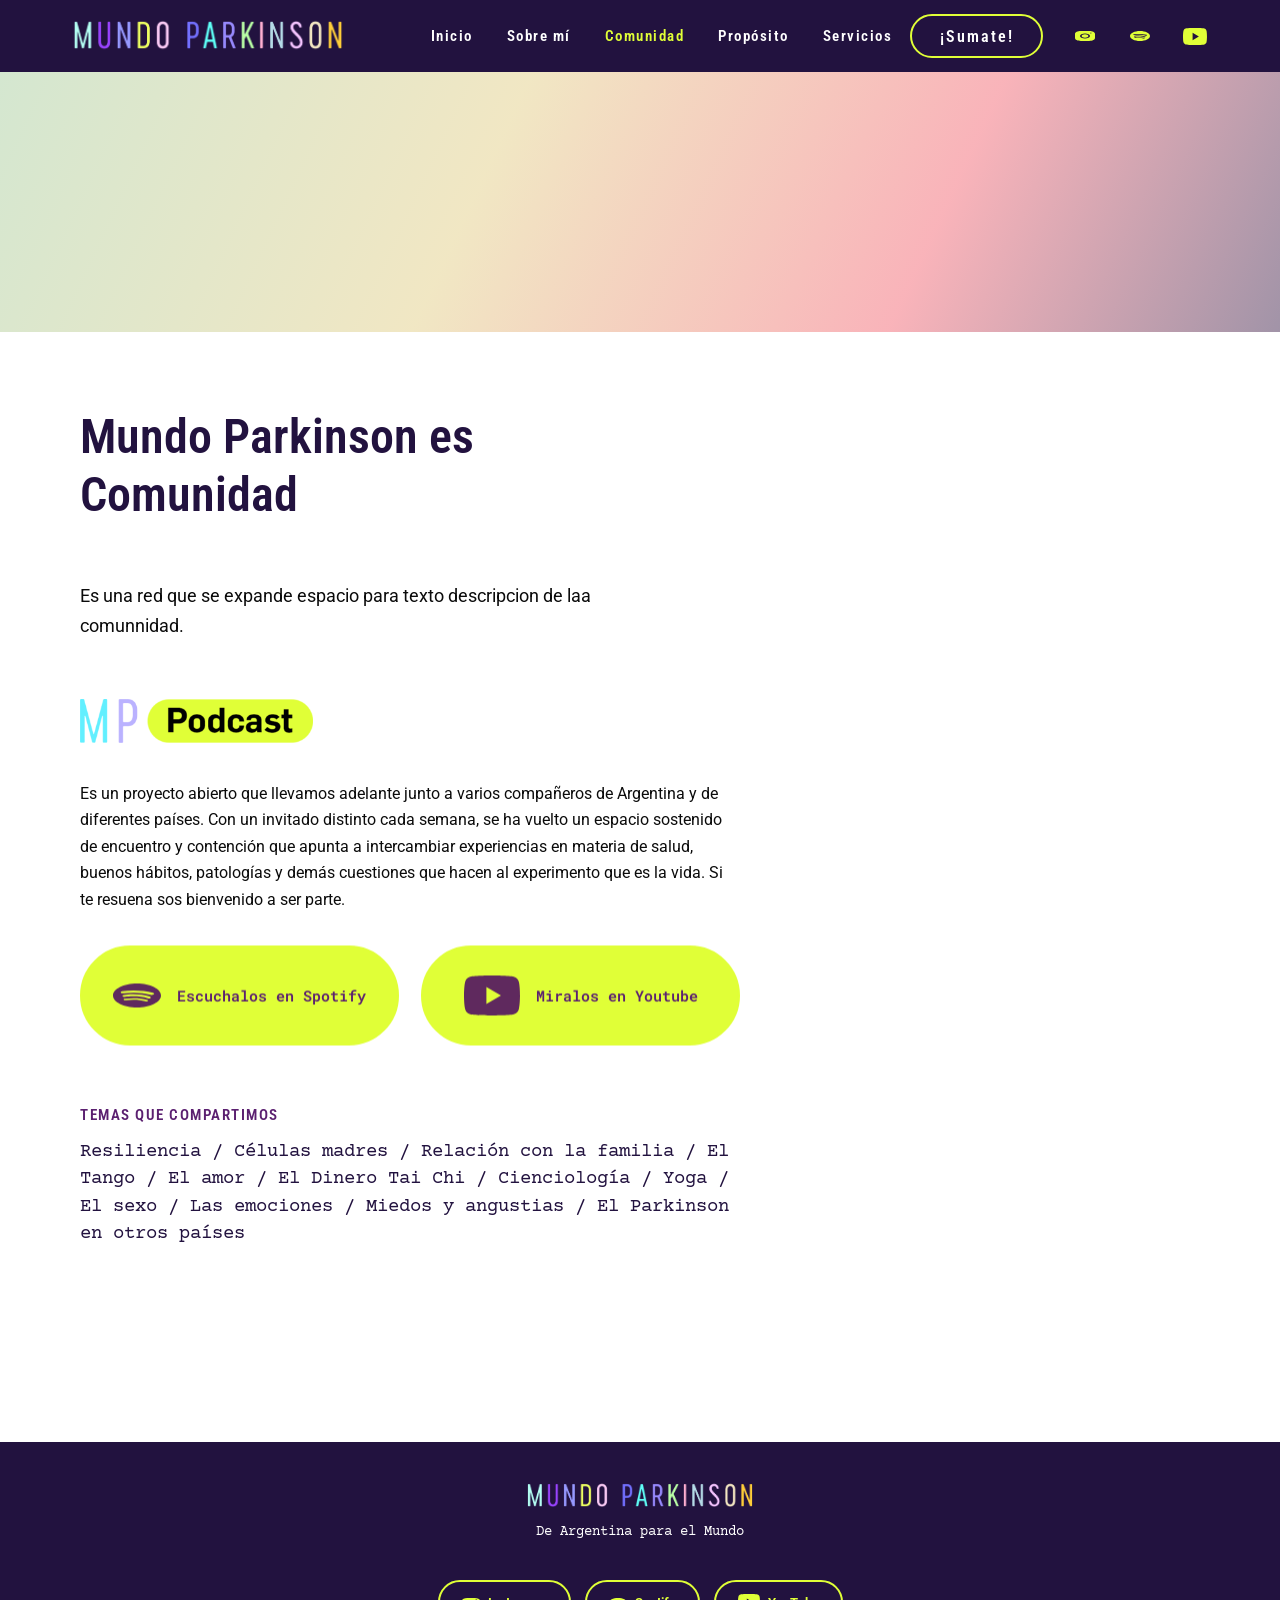
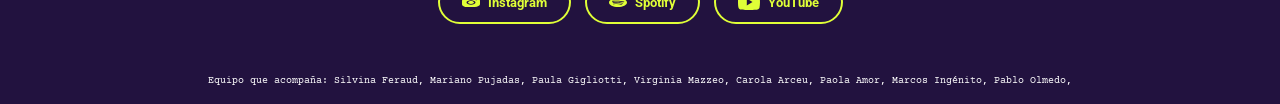
==== comunidad.html @ 139212d6 "ajuste favicon" ====
<!DOCTYPE html>
<html lang="es">
<head>
  <meta charset="UTF-8">
  <meta name="viewport" content="width=device-width, initial-scale=1.0">
  <meta name="theme-color" content="#22123F">
  <style>
    html,
    body {
      background: #22123F;
    }
  </style>
  <link rel="icon" href="assets/logos/favicon.png" type="image/png">

  <title>Comunidad | Mundo Parkinson</title>
  <meta
    name="description"
    content="Mundo Parkinson es comunidad: encuentros, entrevistas y conversaciones para compartir experiencias en salud, hábitos y vida."
  >

  <link rel="preconnect" href="https://fonts.googleapis.com">
  <link rel="preconnect" href="https://fonts.gstatic.com" crossorigin>

  <link
    href="https://fonts.googleapis.com/css2?family=Courier+Prime:wght@400;700&family=Reenie+Beanie&family=Roboto:wght@400;500;600;700&family=Roboto+Condensed:wght@400;500;600;700&family=Roboto+Mono:wght@400;500;600&display=swap"
    rel="stylesheet"
  >

  <link rel="stylesheet" href="css/styles.css">
</head>

<body>

  <header class="site-header">
    <div class="header-inner">

      <a class="brand" href="index.html" aria-label="Mundo Parkinson, inicio">
        <img
          src="assets/logos/logo-mundo-parkinson.png"
          alt="Mundo Parkinson"
        >
      </a>

      <nav class="desktop-nav" aria-label="Navegación principal">
        <a href="index.html">Inicio</a>
        <a href="sobre-mi.html">Sobre mí</a>
        <a class="active" href="comunidad.html">Comunidad</a>
        <a href="proposito.html">Propósito</a>
        <a href="servicios.html">Servicios</a>
      </nav>

      <div class="header-actions">
        <a
          class="button button-header"
          href="https://wa.me/5491126805409"
          target="_blank"
          rel="noopener noreferrer"
        >
          ¡Sumate!
        </a>

        <div class="header-socials" aria-label="Redes sociales">
          <a
            href="https://www.instagram.com/mundo.parkinson/"
            target="_blank"
            rel="noopener noreferrer"
            aria-label="Instagram de Mundo Parkinson"
          >
            <img src="assets/icons/instagram.svg" alt="">
          </a>

          <a
            href="https://open.spotify.com/show/033FKIcTWqpeho6zZpF9n4?si=5384ccea46114332"
            target="_blank"
            rel="noopener noreferrer"
            aria-label="Spotify de Mundo Parkinson"
          >
            <img src="assets/icons/spotify.svg" alt="">
          </a>

          <a
            href="https://www.youtube.com/@mundo.parkinson"
            target="_blank"
            rel="noopener noreferrer"
            aria-label="YouTube de Mundo Parkinson"
          >
            <img src="assets/icons/youtube.svg" alt="">
          </a>
        </div>
      </div>

      <button
        class="menu-toggle"
        type="button"
        aria-label="Abrir menú"
        aria-expanded="false"
        aria-controls="mobile-menu"
      >
        <span></span>
        <span></span>
        <span></span>
      </button>

    </div>

    <nav
      class="mobile-menu"
      id="mobile-menu"
      aria-label="Navegación móvil"
    >
      <a href="index.html">Inicio</a>
      <a href="sobre-mi.html">Sobre mí</a>
      <a class="active" href="comunidad.html">Comunidad</a>
      <a href="proposito.html">Propósito</a>
      <a href="servicios.html">Servicios</a>

      <a
        class="button button-mobile-whatsapp"
        href="https://wa.me/5491126805409"
        target="_blank"
        rel="noopener noreferrer"
      >
        Escribime por WhatsApp
      </a>
    </nav>
  </header>


  <main>

    <section class="community-hero" aria-hidden="true"></section>

    <section class="community-page" aria-labelledby="community-title">
      <div class="community-page-inner">

        <header class="community-intro">
          <h1 class="content-title" id="community-title">Mundo Parkinson es Comunidad</h1>

          <p class="community-subtitle">
            Es una red que se expande espacio para texto descripcion de laa comunnidad.
          </p>

          <img
            class="community-podcast-logo"
            src="assets/logos/mp-podcast.png"
            alt="MP Podcast"
            width="233"
            height="44"
          >
        </header>

        <div class="community-body">
          <p>
            Es un proyecto abierto que llevamos adelante junto a varios compañeros de Argentina y de diferentes países. Con un invitado distinto cada semana, se ha vuelto un espacio sostenido de encuentro y contención que apunta a intercambiar experiencias en materia de salud, buenos hábitos, patologías y demás cuestiones que hacen al experimento que es la vida. Si te resuena sos bienvenido a ser parte.
          </p>

          <div class="community-actions">
            <a
              class="media-button button-yellow community-media-button"
              href="https://open.spotify.com/show/033FKIcTWqpeho6zZpF9n4?si=5384ccea46114332"
              target="_blank"
              rel="noopener noreferrer"
            >
              <span class="media-button-icon">
                <img src="assets/icons/spotify-fluo.svg" alt="">
              </span>
              Escuchalos en Spotify
            </a>

            <a
              class="media-button button-yellow community-media-button"
              href="https://www.youtube.com/@mundo.parkinson"
              target="_blank"
              rel="noopener noreferrer"
            >
              <span class="media-button-icon">
                <img src="assets/icons/youtube-fluo.svg" alt="">
              </span>
              Miralos en Youtube
            </a>
          </div>
        </div>

        <section class="community-topics" aria-labelledby="community-topics-title">
          <h2 class="section-label" id="community-topics-title">TEMAS QUE COMPARTIMOS</h2>

          <p>
            Resiliencia / Células madres / Relación con la familia / El Tango / El amor / El Dinero Tai Chi / Cienciología / Yoga / El sexo / Las emociones / Miedos y angustias / El Parkinson en otros países
          </p>
        </section>

      </div>
    </section>

  </main>


  <footer class="site-footer internal-footer">
    <div class="footer-main">
      <img
        class="footer-logo"
        src="assets/logos/logo-mundo-parkinson.png"
        alt="Mundo Parkinson"
      >

      <p>De Argentina para el Mundo</p>

      <div class="internal-footer-socials" aria-label="Redes sociales">
        <a
          class="internal-footer-social"
          href="https://www.instagram.com/mundo.parkinson/"
          target="_blank"
          rel="noopener noreferrer"
        >
          <img src="assets/icons/instagram.svg" alt="">
          Instagram
        </a>

        <a
          class="internal-footer-social"
          href="https://open.spotify.com/show/033FKIcTWqpeho6zZpF9n4?si=5384ccea46114332"
          target="_blank"
          rel="noopener noreferrer"
        >
          <img src="assets/icons/spotify.svg" alt="">
          Spotify
        </a>

        <a
          class="internal-footer-social"
          href="https://www.youtube.com/@mundo.parkinson"
          target="_blank"
          rel="noopener noreferrer"
        >
          <img src="assets/icons/youtube.svg" alt="">
          YouTube
        </a>
      </div>
    </div>

    <div class="footer-team">
      Equipo que acompaña: Silvina Feraud, Mariano Pujadas, Paula Gigliotti, Virginia Mazzeo, Carola Arceu, Paola Amor, Marcos Ingénito, Pablo Olmedo,
    </div>
  </footer>


  <script src="js/main.js"></script>
</body>
</html>
---- css/styles.css ----
:root {
  --violeta-header: #22123F;
  --violeta-botones: #5B2070;
  --verde-agua: #D4E7D0;
  --rosa: #FFABB6;
  --crema: #F4E7C2;
  --amarillo: #EDFF61;
  --amarillo-fluo: #E0FF37;
  --violeta-azulado-logo: #968CFF;
  --blanco: #ffffff;
  --negro: #0b0b0b;
}

*,
*::before,
*::after {
  box-sizing: border-box;
}

html {
  scroll-behavior: smooth;
  background: var(--violeta-header);
}

body {
  margin: 0;
  color: var(--negro);
  font-family: "Roboto", Arial, sans-serif;
  background: var(--violeta-header);
}

.motion-enhanced.motion-page-enter main,
.motion-enhanced.motion-page-enter .site-footer {
  animation: pageFadeIn 400ms cubic-bezier(.22,.61,.36,1) both;
}

@keyframes pageFadeIn {
  from {
    opacity: 0;
  }

  to {
    opacity: 1;
  }
}

img {
  display: block;
  max-width: 100%;
}

a {
  color: inherit;
  text-decoration: none;
}

.content-title {
  max-width: 617px;
  margin: 0 0 50px;
  color: #22123F;
  font-family: "Roboto Condensed", Arial, sans-serif;
  font-size: 38px;
  font-weight: 600;
  line-height: 1.18;
}

.gesture-title {
  font-family: "Reenie Beanie", cursive;
  font-size: 46px;
  font-weight: 400;
  line-height: 1;
}

.section-label {
  margin: 0 0 14px;
  color: var(--violeta-botones);
  font-family: "Roboto Condensed", Arial, sans-serif;
  font-size: 15px;
  font-weight: 600;
  line-height: 1.2;
  letter-spacing: 1.5px;
}

.button,
.button-outline,
.button-small-outline,
.media-button,
.social-pill,
.join-button {
  display: inline-flex;
  width: fit-content;
  max-width: 100%;
  align-items: center;
  justify-content: center;
  min-height: 44px;
  padding: 0 22px;
  border: 2px solid var(--violeta-botones);
  border-radius: 999px;
  transition: transform 180ms ease, background-color 180ms ease, color 180ms ease;
}

a.button:hover,
a.button:focus-visible,
a.button-outline:hover,
a.button-outline:focus-visible,
a.button-small-outline:hover,
a.button-small-outline:focus-visible,
a.media-button:hover,
a.media-button:focus-visible,
a.social-pill:hover,
a.social-pill:focus-visible,
a.join-button:hover,
a.join-button:focus-visible {
  color: var(--button-hover-color, var(--blanco));
  background: var(--button-hover-bg, var(--violeta-botones));
  border-width: 2px;
  border-style: solid;
  transform: translateY(-2px);
}

.motion-enhanced .content-motion-button {
  --content-button-reveal-y: 12px;
  --content-button-parallax-y: 0px;
  --content-button-motion-y: calc(var(--content-button-reveal-y) + var(--content-button-parallax-y));
  opacity: 0;
  transform: translate3d(0, var(--content-button-motion-y), 0);
  transition: opacity 460ms cubic-bezier(.22,.61,.36,1), transform 460ms cubic-bezier(.22,.61,.36,1), background-color 180ms ease, color 180ms ease;
  will-change: opacity, transform;
}

.motion-enhanced .content-motion-button.is-visible {
  --content-button-reveal-y: 0px;
  opacity: 1;
}

.motion-enhanced a.content-motion-button:hover,
.motion-enhanced a.content-motion-button:focus-visible {
  transform: translate3d(0, calc(var(--content-button-motion-y, 0px) - 2px), 0);
}

.motion-enhanced a.content-motion-button:active {
  transform: translate3d(0, var(--content-button-motion-y, 0px), 0) scale(.985);
  transition-duration: 90ms;
}

.button img,
.button-outline img,
.button-small-outline img,
.media-button img,
.social-pill img,
.join-button img {
  flex: 0 0 auto;
  object-fit: contain;
  transition: filter 180ms ease;
}

a.button:hover img,
a.button:focus-visible img,
a.button-outline:hover img,
a.button-outline:focus-visible img,
a.button-small-outline:hover img,
a.button-small-outline:focus-visible img,
a.media-button:hover img,
a.media-button:focus-visible img,
a.social-pill:hover img,
a.social-pill:focus-visible img,
a.join-button:hover img,
a.join-button:focus-visible img {
  filter: var(--button-icon-hover-filter, brightness(0) invert(1));
}

.button-yellow {
  --button-hover-bg: var(--violeta-botones);
  --button-hover-color: var(--blanco);
  --button-icon-hover-filter: brightness(0) invert(1);
  border-color: var(--amarillo-fluo);
  color: var(--violeta-botones);
  background: var(--amarillo-fluo);
}

.button-yellow:hover,
.button-yellow:focus-visible {
  border-color: var(--violeta-botones);
}

.button-yellow img {
  filter: brightness(0) saturate(100%) invert(18%) sepia(51%) saturate(1431%) hue-rotate(264deg) brightness(88%) contrast(89%);
}

.site-header {
  position: sticky;
  top: 0;
  z-index: 100;
  background: var(--violeta-header);
}

.header-inner {
  display: flex;
  align-items: center;
  justify-content: space-between;
  min-height: 64px;
  padding: 0 20px;
  gap: 18px;
}

.brand {
  display: inline-flex;
  align-items: center;
  min-height: 44px;
  transition: transform 180ms ease;
}

.brand:hover {
  transform: translateY(-2px);
}

.brand img {
  width: 205px;
  max-height: 44px;
  object-fit: contain;
}

.desktop-nav,
.header-actions {
  display: none;
}

.menu-toggle {
  display: inline-flex;
  flex-direction: column;
  align-items: center;
  justify-content: center;
  width: 48px;
  height: 48px;
  padding: 0;
  border: 2px solid var(--amarillo-fluo);
  border-radius: 999px;
  background: transparent;
  cursor: pointer;
}

.menu-toggle span {
  display: block;
  width: 20px;
  height: 2px;
  margin: 3px 0;
  border-radius: 999px;
  background: var(--amarillo-fluo);
  transition: transform 180ms ease, opacity 180ms ease;
}

.menu-toggle.is-open span:nth-child(1) {
  transform: translateY(8px) rotate(45deg);
}

.menu-toggle.is-open span:nth-child(2) {
  opacity: 0;
}

.menu-toggle.is-open span:nth-child(3) {
  transform: translateY(-8px) rotate(-45deg);
}

.mobile-menu {
  display: none;
  padding: 8px 20px 22px;
  background: var(--violeta-header);
  border-top: 1px solid rgba(224, 255, 55, 0.22);
}

.mobile-menu.is-open {
  display: grid;
  gap: 6px;
}

.mobile-menu a {
  display: flex;
  align-items: center;
  min-height: 44px;
  padding: 0 14px;
  border-radius: 999px;
  color: var(--blanco);
  font-family: "Roboto Condensed", Arial, sans-serif;
  font-size: 16px;
  font-weight: 600;
  letter-spacing: 1.2px;
}

.mobile-menu a.active {
  color: var(--amarillo-fluo);
}

.mobile-menu a:hover,
.mobile-menu a:focus-visible {
  color: var(--violeta-header);
  background: var(--amarillo-fluo);
  transform: translateY(-2px);
}

.mobile-menu .button-mobile-whatsapp {
  --button-hover-bg: var(--amarillo-fluo);
  --button-hover-color: var(--violeta-header);
  width: fit-content;
  min-width: 60%;
  max-width: 70%;
  justify-content: center;
  align-self: flex-start;
  margin-top: 16px;
  padding: 0 22px;
  border: 2px solid var(--amarillo-fluo);
  color: var(--amarillo-fluo);
}

.hero {
  display: flex;
  flex-direction: column;
  background: var(--crema);
  margin-top: 0;
}

.hero-image {
  position: relative;
  overflow: hidden;
  order: 1;
  aspect-ratio: 2162 / 1517;
  min-height: 0;
  margin: 0;
  border: 0;
  background: transparent;
}

.hero-image img {
  position: absolute;
  top: 50%;
  left: 0;
  display: block;
  width: 100%;
  height: 110%;
  min-height: 0;
  object-fit: cover;
  object-position: center 38%;
}

.hero-image img,
.hero-motion {
  transform: translate3d(0, calc(-50% + var(--hero-parallax-y, 0px)), 0);
  animation: heroBreathing 8s ease-in-out infinite;
  will-change: transform;
}

@keyframes heroBreathing {
  0%,
  100% {
    transform: translate3d(0, calc(-50% + var(--hero-parallax-y, 0px) - 5px), 0);
  }

  50% {
    transform: translate3d(0, calc(-50% + var(--hero-parallax-y, 0px) + 5px), 0);
  }
}

@media (prefers-reduced-motion: reduce) {
  .hero-image img,
  .hero-motion {
    animation: none;
    transform: translate3d(0, -50%, 0);
    will-change: auto;
  }
}

.hero-copy {
  display: flex;
  flex-direction: column;
  align-items: flex-start;
  order: 2;
  padding: 42px 24px 48px;
  background: var(--crema);
}

.eyebrow {
  display: inline-flex;
  width: fit-content;
  max-width: 100%;
  align-items: center;
  min-height: 28px;
  margin: 0 0 26px;
  padding: 0 16px;
  border-radius: 999px;
  color: var(--amarillo-fluo);
  background: #988BFF;
  font-size: 11px;
  font-weight: 700;
  line-height: 1;
}

.hero h1 {
  max-width: 520px;
  margin: 0;
  color: var(--violeta-header);
  font-family: "Roboto Condensed", Arial, sans-serif;
  font-size: 40px;
  font-weight: 600;
  line-height: 1.12;
}

.hero h1 span {
  display: block;
}

.hero-description {
  max-width: 500px;
  margin: 28px 0 30px;
  font-size: 15px;
  line-height: 1.7;
}

.hero .button-outline {
  color: var(--violeta-botones);
  background: transparent;
  font-family: "Roboto Condensed", Arial, sans-serif;
  font-size: 16px;
  font-weight: 600;
  letter-spacing: 1.6px;
}

.social-strip {
  background: linear-gradient(
    90deg,
    var(--verde-agua) 0%,
    var(--crema) 33%,
    var(--rosa) 72%,
    rgba(91, 32, 112, 0.5) 100%
  );
}

.social-strip-inner {
  display: flex;
  flex-wrap: wrap;
  align-items: center;
  justify-content: center;
  gap: 14px 18px;
  min-height: 76px;
  padding: 16px 20px;
}

.social-strip p {
  margin: 0;
  font-family: "Courier Prime", "Courier New", monospace;
  font-size: 20px;
  line-height: 1.2;
}

.social-strip-links {
  display: flex;
  flex-wrap: wrap;
  justify-content: center;
  gap: 10px;
}

.social-pill {
  gap: 8px;
  color: var(--violeta-botones);
  background: transparent;
  font-family: "Roboto", Arial, sans-serif;
  font-size: 13px;
  font-weight: 700;
}

.social-pill img {
  width: 18px;
  height: 18px;
  object-fit: contain;
}

.social-pill img[src$="youtube-violeta.svg"] {
  width: 22px;
  height: 16px;
}

.about-home {
  background: var(--blanco);
}

.about-home-grid {
  display: grid;
  gap: 48px;
  padding: 64px 24px 72px;
}

.about-home-media {
  display: flex;
  align-items: center;
  justify-content: center;
}

.about-home-carousel {
  position: relative;
  width: min(100%, 370px);
  aspect-ratio: 37 / 34;
  overflow: hidden;
  background: var(--blanco);
}

.about-home-slide {
  position: absolute;
  inset: 0;
  opacity: 0;
}

.about-home-slide.is-active {
  opacity: 1;
}

.about-home-slide img {
  width: 100%;
  height: 100%;
  object-fit: contain;
}

.motion-enhanced .about-home-slide img.home-about-motion {
  opacity: 0;
  transform: translate3d(0, calc(12px + var(--about-parallax-y, 0px)), 0);
  transition: opacity 520ms cubic-bezier(.22,.61,.36,1), transform 520ms cubic-bezier(.22,.61,.36,1);
  will-change: opacity, transform;
}

.motion-enhanced .about-home-slide img.home-about-motion.is-visible {
  opacity: 1;
  transform: translate3d(0, var(--about-parallax-y, 0px), 0);
}

.about-home-copy {
  display: flex;
  flex-direction: column;
  align-items: flex-start;
  max-width: 500px;
}

.about-home .section-label {
  margin: 0 0 24px;
  color: var(--violeta-botones);
  font-family: "Roboto Condensed", Arial, sans-serif;
  font-size: 15px;
  font-weight: 600;
  letter-spacing: 1.5px;
}

.about-home h2 {
  margin: 0 0 28px;
  color: var(--violeta-botones);
  font-family: "Roboto", Arial, sans-serif;
  font-size: 32px;
  font-weight: 600;
  line-height: 1.16;
}

.about-home-copy p:not(.section-label) {
  max-width: 500px;
  margin: 0;
  font-size: 14px;
  line-height: 1.66;
}

.about-home-copy .featured-note {
  margin-top: 22px;
  font-weight: 700;
}

.about-home .button-outline {
  margin-top: 26px;
  color: var(--violeta-botones);
  background: transparent;
  font-family: "Roboto Mono", "Courier New", monospace;
  font-size: 14px;
  font-weight: 600;
}

.pillars {
  background: var(--verde-agua);
}

.pillars .section-container {
  max-width: 1110px;
  margin: 0 auto;
  padding: 64px 24px 72px;
}

.pillars-heading {
  max-width: 720px;
  margin: 0 auto 44px;
  text-align: center;
}

.pillars-heading h2 {
  margin: 0;
  color: var(--negro);
}

.pillars-heading p {
  margin: 16px 0 0;
  color: var(--negro);
  font-family: "Courier Prime", "Courier New", monospace;
  font-size: 14px;
  line-height: 1.45;
}

.pillar-grid {
  display: grid;
  grid-template-columns: 1fr;
  gap: 24px;
}

.pillar-card {
  display: flex;
  min-height: 191px;
  cursor: pointer;
  flex-direction: column;
  padding: 20px;
  border-radius: 16px;
  background: var(--blanco);
  box-shadow: 0 8px 24px rgba(34, 18, 63, 0.08);
  transition: transform 180ms ease, box-shadow 180ms ease;
}

.pillar-card:hover,
.pillar-card:focus-visible {
  transform: translateY(-4px);
  box-shadow: 0 14px 34px rgba(34, 18, 63, 0.16);
}

.pillar-card-heading {
  display: grid;
  grid-template-columns: 44px minmax(0, 1fr);
  align-items: center;
  gap: 16px;
  margin-bottom: 22px;
}

.pillar-card-heading img {
  width: 100%;
  height: 44px;
  object-fit: contain;
}

.pillar-card-heading .pillar-icon-wide {
  width: 100%;
}

.pillar-card h3 {
  margin: 0;
  color: var(--violeta-header);
  font-family: "Roboto Condensed", Arial, sans-serif;
  font-size: 20px;
  font-weight: 600;
  line-height: 1.15;
}

.pillar-card h4 {
  margin: 0 0 14px;
  color: var(--violeta-header);
  font-family: "Courier Prime", "Courier New", monospace;
  font-size: 18px;
  font-weight: 700;
  line-height: 1.15;
}

.pillar-card p {
  margin: 0;
  color: #6E6878;
  font-size: 13px;
  line-height: 1.32;
}

.podcast-home {
  background: #2D1A3E;
  color: var(--blanco);
}

.podcast-home-inner {
  display: flex;
  flex-direction: column;
  align-items: center;
  max-width: 900px;
  margin: 0 auto;
  padding: 72px 24px 78px;
  text-align: center;
}

.podcast-logo {
  width: 170px;
  max-height: 40px;
  object-fit: contain;
  margin-bottom: 36px;
}

.podcast-home h2 {
  margin: 0;
  color: var(--blanco);
  font-family: "Roboto", Arial, sans-serif;
  font-size: 32px;
  font-weight: 600;
  line-height: 1.2;
}

.podcast-home p {
  max-width: 410px;
  margin: 22px 0 0;
  color: var(--blanco);
  font-family: "Courier Prime", "Courier New", monospace;
  font-size: 17px;
  line-height: 1.45;
}

.podcast-actions {
  display: flex;
  flex-direction: column;
  align-items: center;
  gap: 18px;
  width: 100%;
  margin-top: 40px;
}

.podcast-home .media-button {
  gap: 16px;
  width: min(100%, 338px);
  min-height: 86px;
  font-family: "Roboto Mono", "Courier New", monospace;
  font-size: 15px;
  font-weight: 600;
}

.media-button-icon {
  display: inline-flex;
  align-items: center;
  justify-content: center;
  flex: 0 0 auto;
}

.media-button-icon img {
  width: 48px;
  height: 48px;
  object-fit: contain;
}

.media-button-icon img[src$="youtube-fluo.svg"] {
  width: 56px;
  height: 40px;
}

.community-hero {
  min-height: 180px;
  background:
    linear-gradient(115deg, rgba(212, 231, 208, 0.96) 0%, rgba(244, 231, 194, 0.9) 38%, rgba(255, 171, 182, 0.86) 72%, rgba(91, 32, 112, 0.42) 100%),
    var(--verde-agua);
}

.community-page {
  background: var(--blanco);
}

.community-page-inner {
  max-width: 820px;
  padding: 64px 24px 82px;
}

.community-subtitle {
  max-width: 617px;
  margin: 0;
  color: var(--negro);
  font-family: "Roboto", Arial, sans-serif;
  font-size: 15px;
  line-height: 1.66;
}

.community-podcast-logo {
  width: 233px;
  max-width: 100%;
  height: auto;
  margin-top: 58px;
  object-fit: contain;
}

.community-body {
  margin-top: 38px;
}

.community-body > p {
  max-width: 650px;
  margin: 0;
  color: var(--negro);
  font-size: 16px;
  line-height: 1.66;
}

.community-actions {
  display: flex;
  flex-direction: column;
  gap: 18px;
  margin-top: 34px;
}

.community-media-button {
  gap: 16px;
  width: min(100%, 338px);
  min-height: 100px;
  font-family: "Roboto Mono", "Courier New", monospace;
  font-size: 15px;
  font-weight: 600;
}

.community-topics {
  margin-top: 58px;
}

.community-topics p {
  max-width: 658px;
  margin: 0;
  color: var(--violeta-header);
  font-family: "Courier Prime", "Courier New", monospace;
  font-size: 19px;
  line-height: 1.45;
}

.purpose-hero {
  display: flex;
  min-height: 260px;
  flex-direction: column;
  align-items: center;
  justify-content: center;
  gap: 14px;
  padding: 48px 24px;
  background:
    linear-gradient(110deg, var(--verde-agua) 0%, var(--crema) 30%, var(--rosa) 64%, rgba(152, 139, 255, 0.72) 100%),
    var(--verde-agua);
  text-align: center;
}

.purpose-hero-logo {
  width: min(100%, 360px);
  max-width: calc(100vw - 48px);
  height: auto;
  object-fit: contain;
}

.purpose-page {
  background: var(--blanco);
}

.purpose-page-grid {
  display: grid;
  gap: 56px;
  max-width: 1280px;
  margin: 0 auto;
  padding: 64px 24px 82px;
}

.purpose-main {
  width: 100%;
  min-width: 0;
  max-width: 516px;
}

.purpose-icon {
  width: 118px;
  height: 118px;
  object-fit: contain;
}

.purpose-main blockquote {
  margin: 34px 0 0;
  color: #7370FF;
}

.purpose-main blockquote p {
  margin: 0;
}

.purpose-main cite {
  display: block;
  margin-top: 16px;
  color: #7370FF;
  font-family: "Roboto Condensed", Arial, sans-serif;
  font-size: 14px;
  font-style: normal;
  font-weight: 600;
  letter-spacing: 1.4px;
}

.purpose-copy {
  margin-top: 48px;
}

.purpose-copy p {
  margin: 0;
  color: var(--negro);
  font-size: 15px;
  line-height: 1.66;
}

.purpose-challenges {
  margin-top: 42px;
}

.purpose-challenges ul {
  display: grid;
  gap: 10px;
  margin: 0;
  padding: 0;
  list-style: none;
}

.purpose-challenges li {
  padding-left: 22px;
  color: var(--violeta-header);
  font-family: "Courier Prime", "Courier New", monospace;
  font-size: 17px;
  line-height: 1.35;
  position: relative;
}

.purpose-challenges li::before {
  position: absolute;
  left: 0;
  top: 0.43em;
  width: 9px;
  height: 9px;
  border: 2px solid #F4C46A;
  border-radius: 50%;
  content: "";
}

.podcast-yoga-transition {
  height: 10px;
  background: linear-gradient(
    90deg,
    #988BFF 0%,
    var(--rosa) 32%,
    var(--crema) 58%,
    var(--amarillo) 100%
  );
}

.yoga-home {
  display: grid;
  background: var(--rosa);
}

.yoga-home-copy {
  display: flex;
  flex-direction: column;
  align-items: flex-start;
  padding: 56px 24px 64px;
}

.yoga-home .section-label {
  margin: 0 0 18px;
  color: var(--violeta-botones);
  font-family: "Roboto Condensed", Arial, sans-serif;
  font-size: 15px;
  font-weight: 600;
  letter-spacing: 1.35px;
}

.yoga-home h2 {
  margin: 0 0 18px;
  color: var(--blanco);
}

.yoga-home-copy > p:not(.section-label) {
  max-width: 596px;
  margin: 0;
  color: var(--negro);
  font-size: 15px;
  line-height: 1.7;
}

.yoga-home .button-light {
  --button-hover-bg: var(--violeta-botones);
  --button-hover-color: var(--blanco);
  margin-top: 32px;
  border-color: var(--violeta-botones);
  color: var(--violeta-botones);
  background: transparent;
  font-family: "Roboto", Arial, sans-serif;
  font-size: 14px;
  font-weight: 600;
}

.yoga-home-image {
  position: relative;
  min-height: 280px;
  overflow: hidden;
}

.yoga-slideshow {
  position: relative;
  width: 100%;
  height: 100%;
  min-height: inherit;
}

.yoga-slide {
  position: absolute;
  inset: 0;
  opacity: 0;
  transition: opacity 1s ease;
}

.yoga-slide.is-active {
  opacity: 1;
}

.yoga-slide img {
  width: 100%;
  height: 100%;
  min-height: 280px;
  object-fit: cover;
}

@media (prefers-reduced-motion: reduce) {
  .yoga-slide {
    transition: none;
  }
}

.series-transition {
  height: 10px;
  background: linear-gradient(
    90deg,
    var(--rosa) 0%,
    var(--crema) 42%,
    var(--verde-agua) 72%,
    var(--amarillo) 100%
  );
}

.series-wrapper {
  background: var(--blanco);
}

.series-home {
  position: relative;
  display: grid;
  gap: 32px;
  padding: 48px 24px 56px;
  overflow: hidden;
  background: var(--blanco);
}

.series-home::before {
  content: "";
  position: absolute;
  inset: 0 auto 0 0;
  width: 18px;
  background: linear-gradient(
    180deg,
    var(--rosa) 0%,
    var(--crema) 38%,
    var(--verde-agua) 70%,
    var(--amarillo) 100%
  );
}

.series-poster,
.series-copy,
.series-production {
  position: relative;
  z-index: 1;
}

.series-poster {
  width: min(100%, 199px);
  justify-self: center;
}

.series-poster img {
  width: 100%;
  height: auto;
  object-fit: cover;
}

.series-copy {
  display: flex;
  flex-direction: column;
  align-items: flex-start;
  max-width: 582px;
}

.series-copy .section-label {
  margin: 0 0 24px;
  color: var(--violeta-botones);
  font-family: "Roboto Condensed", Arial, sans-serif;
  font-size: 15px;
  font-weight: 600;
  letter-spacing: 1.5px;
}

.series-copy h2 {
  margin: 0 0 18px;
  color: var(--violeta-header);
  font-size: 24px;
  font-weight: 700;
  line-height: 1.18;
}

.series-copy p:not(.section-label) {
  margin: 0;
  color: #545454;
  font-size: 14px;
  line-height: 1.7;
}

.series-copy .button-small-outline {
  margin-top: 28px;
  color: var(--violeta-botones);
  background: transparent;
  font-family: "Roboto Mono", "Courier New", monospace;
  font-size: 13px;
  font-weight: 600;
}

.series-production {
  display: flex;
  flex-direction: column;
  align-items: center;
  gap: 8px;
}

.series-production p {
  margin: 0;
  color: #545454;
  font-size: 14px;
  line-height: 1.4;
}

.series-production img {
  width: 160px;
  max-width: 100%;
  height: auto;
  object-fit: contain;
}

.series-yellow-edge {
  display: none;
}

.join-home {
  background: var(--amarillo);
}

.join-home-inner {
  display: flex;
  flex-direction: column;
  align-items: center;
  max-width: 820px;
  margin: 0 auto;
  padding: 58px 24px 64px;
  text-align: center;
}

.join-home h2 {
  margin: 0;
  color: var(--violeta-header);
}

.join-home p {
  max-width: 658px;
  margin: 18px 0 0;
  color: var(--violeta-header);
  font-family: "Courier Prime", "Courier New", monospace;
  font-size: 15px;
  line-height: 1.6;
}

.join-actions {
  display: flex;
  flex-direction: column;
  align-items: center;
  gap: 14px;
  width: 100%;
  margin-top: 28px;
}

.join-button {
  gap: 10px;
  color: var(--violeta-botones);
  background: transparent;
  font-family: "Roboto", Arial, sans-serif;
  font-size: 14px;
  font-weight: 600;
}

.join-button img {
  width: 24px;
  height: 24px;
}

.about-page-hero {
  display: grid;
  margin-top: 0;
  overflow: hidden;
  border: 0;
  background: var(--blanco);
}

.about-page-hero-image {
  min-height: 190px;
  margin: 0;
  border: 0;
  overflow: hidden;
}

.about-page-hero-image img {
  position: relative;
  top: 50%;
  display: block;
  width: 100%;
  height: 110%;
  min-height: 209px;
  object-fit: cover;
  object-position: center;
}

.about-page-content {
  background: var(--blanco);
}

.about-page-grid {
  display: grid;
  gap: 56px;
  max-width: 1280px;
  margin: 0 auto;
  padding: 64px 24px 72px;
}

.about-page-story {
  max-width: 516px;
}

.about-page-text {
  color: var(--negro);
  font-family: "Roboto", Arial, sans-serif;
  font-size: 14px;
  line-height: 1.66;
}

.about-page-text p {
  margin: 0 0 24px;
}

.about-page-text p:last-child {
  margin-bottom: 0;
}

.about-page-text strong {
  font-weight: 700;
}

.about-page-photo {
  width: 284px;
  max-width: 100%;
  height: auto;
  margin-top: 40px;
  object-fit: cover;
}

.side-links {
  color: var(--violeta-botones);
  padding-top: 0;
}

.side-links h2 {
  margin: 0;
  font-family: "Courier Prime", "Courier New", monospace;
  font-size: clamp(21px, 2vw, 24px);
  font-weight: 400;
  line-height: 1.2;
}

.side-links ul {
  display: grid;
  margin: 34px 0 0;
  padding: 0;
  list-style: none;
  border-top: 2px solid var(--violeta-botones);
}

.side-links li {
  border-bottom: 2px solid var(--violeta-botones);
}

.side-links a {
  display: flex;
  align-items: center;
  min-height: 66px;
  color: var(--violeta-botones);
  font-family: "Roboto Condensed", Arial, sans-serif;
  font-size: clamp(18px, 1.8vw, 20px);
  font-weight: 500;
  line-height: 1.24;
  text-decoration: underline;
  text-underline-offset: 2px;
  transition: transform 180ms ease, color 180ms ease;
}

.side-links a:hover,
.side-links a:focus-visible {
  color: var(--violeta-header);
  transform: translateY(-2px);
}

.about-page-more {
  background: var(--verde-agua);
}

.about-page-more-inner {
  display: flex;
  flex-direction: column;
  align-items: center;
  gap: 28px;
  max-width: 960px;
  margin: 0 auto;
  padding: 58px 24px 64px;
  text-align: center;
}

.about-page-more h2 {
  margin: 0;
  color: var(--violeta-header);
}

.about-page-more-actions {
  display: flex;
  flex-wrap: wrap;
  justify-content: center;
  gap: 18px;
}

.about-page-more-button {
  gap: 10px;
  min-height: 50px;
  padding-right: 28px;
  padding-left: 28px;
  border-color: transparent;
  color: var(--violeta-botones);
  background: var(--blanco);
  font-family: "Roboto Condensed", Arial, sans-serif;
  font-size: 16px;
  font-weight: 600;
  letter-spacing: 1.2px;
}

.about-page-more-button:hover,
.about-page-more-button:focus-visible {
  border-color: var(--violeta-botones);
  background: var(--violeta-botones);
  color: var(--blanco);
}

.about-page-more-button img {
  width: 26px;
  height: 26px;
}

.motion-enhanced .motion-reveal-link {
  opacity: 0;
  transform: translate3d(0, 12px, 0);
  transition: opacity 460ms ease, transform 460ms cubic-bezier(.22,.61,.36,1);
}

.motion-enhanced .motion-reveal-link.is-visible {
  opacity: 1;
  transform: translate3d(0, 0, 0);
}

@media (prefers-reduced-motion: no-preference) {
  .pillar-card-heading img,
  .purpose-icon,
  .services-yoga-icon,
  .services-conferences-icon,
  .about-page-more-button img {
    transition: transform 260ms cubic-bezier(.22,.61,.36,1), filter 260ms cubic-bezier(.22,.61,.36,1), opacity 260ms cubic-bezier(.22,.61,.36,1);
  }

  .pillar-card:hover .pillar-card-heading img,
  .pillar-card:focus-visible .pillar-card-heading img,
  .purpose-icon:hover,
  .purpose-icon:focus-visible,
  .services-yoga-icon:hover,
  .services-yoga-icon:focus-visible,
  .services-conferences-icon:hover,
  .services-conferences-icon:focus-visible,
  .about-page-more-button:hover img,
  .about-page-more-button:focus-visible img {
    opacity: 0.98;
    filter: brightness(1.03) saturate(1.06);
    transform: scale(1.025) translateY(-2px);
  }
}

.services-hero {
  position: relative;
  width: 100%;
  max-width: 100vw;
  min-height: 260px;
  overflow: hidden;
  background:
    linear-gradient(110deg, var(--verde-agua) 0%, var(--crema) 32%, var(--rosa) 66%, rgba(152, 139, 255, 0.72) 100%),
    var(--verde-agua);
}

.services-hero-media {
  position: absolute;
  inset: 0;
  overflow: hidden;
}

.service-hero-slide,
.auto-fade-slide {
  position: absolute;
  inset: 0;
  opacity: 0;
  transition: opacity 1s ease;
}

.service-hero-slide.is-active,
.auto-fade-slide.is-active {
  opacity: 1;
}

.service-hero-slide img {
  position: relative;
  top: 50%;
  width: 100%;
  height: 110%;
  object-fit: cover;
  object-position: center;
}

.service-hero-slide:nth-child(1) img {
  object-position: center 28%;
}

.service-hero-slide:nth-child(2) img {
  object-position: center 24%;
}

.service-hero-slide:nth-child(3) img {
  object-position: center 44%;
}

.service-hero-slide:nth-child(4) img {
  object-position: center 34%;
}

.services-hero-overlay {
  position: relative;
  z-index: 1;
  display: flex;
  min-height: 260px;
  align-items: center;
  justify-content: center;
  padding: 48px 24px;
  background: linear-gradient(110deg, rgba(212, 231, 208, 0.94) 0%, rgba(244, 231, 194, 0.82) 34%, rgba(255, 171, 182, 0.72) 68%, rgba(152, 139, 255, 0.64) 100%);
}

.services-hero-icon {
  width: min(100%, 420px);
  height: auto;
  object-fit: contain;
}

.services-yoga {
  width: 100%;
  max-width: 100vw;
  overflow-x: hidden;
  background: var(--blanco);
}

.services-section-inner {
  width: 100%;
  max-width: 1120px;
  margin: 0 auto;
  padding: 64px 24px 72px;
}

.services-yoga-header {
  display: flex;
  flex-direction: column;
  align-items: center;
  width: 100%;
  max-width: 760px;
  min-width: 0;
  margin: 0 auto;
  text-align: center;
}

.services-yoga-icon {
  width: min(100%, 220px);
  height: auto;
  margin-bottom: 30px;
  object-fit: contain;
}

.services-yoga-header .content-title {
  width: 100%;
  margin-right: auto;
  margin-bottom: 18px;
  margin-left: auto;
  text-align: center;
}

.services-yoga-subtitle {
  width: 100%;
  max-width: 650px;
  margin: 0 0 24px;
  color: var(--violeta-botones);
  font-family: "Courier Prime", "Courier New", monospace;
  font-size: 20px;
  line-height: 1.35;
}

.services-yoga-header p:not(.services-yoga-subtitle) {
  width: 100%;
  max-width: 650px;
  margin: 0;
  color: var(--negro);
  font-size: 15px;
  line-height: 1.66;
}

.services-yoga-header .services-featured {
  margin-top: 22px;
  color: var(--violeta-header);
  font-weight: 700;
}

.services-actions {
  display: flex;
  flex-wrap: wrap;
  justify-content: center;
  gap: 14px;
  margin-top: 30px;
}

.services-actions .button-outline,
.services-final-cta .button-outline {
  gap: 10px;
  color: var(--violeta-botones);
  background: transparent;
  font-family: "Roboto Mono", "Courier New", monospace;
  font-size: 14px;
  font-weight: 600;
}

.services-button-icon {
  width: 22px;
  height: 22px;
}

.services-button-icon[src$="youtube-violeta.svg"] {
  width: 24px;
  height: 17px;
}

.services-button-icon-whatsapp {
  filter: brightness(0) saturate(100%) invert(18%) sepia(51%) saturate(1431%) hue-rotate(264deg) brightness(88%) contrast(89%);
}

.services-info-grid {
  display: grid;
  min-width: 0;
  gap: 32px;
  margin-top: 58px;
}

.services-info-column {
  display: grid;
  min-width: 0;
  gap: 32px;
}

.services-yoga-header > *,
.services-info-block {
  min-width: 0;
  max-width: 100%;
  overflow-wrap: break-word;
}

.services-info-block p {
  margin: 0;
  color: var(--negro);
  font-size: 15px;
  line-height: 1.66;
}

.services-photo-strip {
  width: 100%;
  max-width: 100vw;
  overflow: hidden;
  background: var(--rosa);
}

.services-photo-grid {
  display: grid;
}

.services-photo-frame {
  height: 260px;
  overflow: hidden;
}

.services-photo-frame img {
  width: 100%;
  height: 110%;
  object-fit: cover;
  object-position: center;
  transform: translate3d(0, -5px, 0);
}

.services-photo-frame:nth-child(n+2) {
  display: none;
}

.services-photo-frame:nth-child(1) img {
  object-position: center 24%;
}

.services-photo-frame:nth-child(2) img {
  object-position: center 43%;
}

.services-photo-frame:nth-child(3) img {
  object-position: center 39%;
}

@keyframes servicesPhotoFloat {
  0%,
  100% {
    transform: translate3d(0, -8px, 0);
  }

  50% {
    transform: translate3d(0, -2px, 0);
  }
}

.services-start {
  width: 100%;
  max-width: 100vw;
  overflow-x: hidden;
  background: var(--rosa);
}

.services-start-inner,
.services-final-inner {
  display: flex;
  flex-direction: column;
  align-items: center;
  max-width: 900px;
  margin: 0 auto;
  padding: 58px 24px 64px;
  text-align: center;
}

.services-final-inner {
  padding-top: 58px;
  padding-bottom: 64px;
}

.services-final-inner .button-outline {
  margin-top: 30px;
}

.services-start h2,
.services-final-cta h2 {
  margin: 0;
  color: var(--violeta-header);
}

.services-start h2 {
  color: var(--blanco);
}

.services-conferences {
  width: 100%;
  max-width: 100vw;
  overflow-x: hidden;
  background: var(--blanco);
}

.services-conferences-grid {
  display: grid;
  width: 100%;
  gap: 56px;
  max-width: 1280px;
  margin: 0 auto;
  padding: 64px 24px 82px;
}

.services-conferences-main {
  width: 100%;
  min-width: 0;
  max-width: 516px;
}

.services-participations {
  min-width: 0;
  max-width: 100%;
}

.services-conferences-icon {
  width: 154px;
  height: 118px;
  object-fit: contain;
}

.services-conferences-main .content-title {
  margin-top: 48px;
}

.services-conferences-main p {
  margin: 0;
  color: var(--negro);
  font-size: 15px;
  line-height: 1.66;
}

.services-final-cta {
  width: 100%;
  max-width: 100vw;
  overflow-x: hidden;
  background: #E4F7FF;
}

@media (prefers-reduced-motion: reduce) {
  .auto-fade-slide {
    transition: none;
  }

  .services-photo-frame img {
    animation: none;
  }
}

.site-footer {
  display: flex;
  flex-direction: column;
  align-items: center;
  justify-content: space-between;
  min-height: 134px;
  padding: 0;
  background: #2D1A3E;
  text-align: center;
}

.home-footer {
  background: var(--violeta-header);
}

.footer-main {
  display: flex;
  flex: 1;
  flex-direction: column;
  align-items: center;
  justify-content: center;
  gap: 8px;
  padding: 26px 24px 20px;
}

.footer-logo {
  width: 242px;
  max-width: 80vw;
  height: auto;
  object-fit: contain;
}

.footer-main p {
  margin: 0;
  color: var(--blanco);
  font-family: "Courier Prime", "Courier New", monospace;
  font-size: 14px;
  line-height: 1.15;
}

.footer-team {
  display: flex;
  align-items: center;
  justify-content: center;
  width: 100%;
  min-height: 27px;
  padding: 10px 24px 13px;
  color: #FFFFFF;
  background: var(--violeta-header);
  font-family: "Courier Prime", "Courier New", monospace;
  font-size: 10px;
  line-height: 1.35;
}

.internal-footer {
  background: var(--violeta-header);
}

.internal-footer .footer-main {
  padding: 34px 24px 38px;
}

.internal-footer .footer-team {
  padding: 12px 24px 16px;
  background: var(--violeta-header);
}

.internal-footer-socials {
  display: flex;
  flex-wrap: wrap;
  justify-content: center;
  gap: 14px;
  margin-top: 32px;
}

.internal-footer-social {
  display: inline-flex;
  align-items: center;
  justify-content: center;
  gap: 8px;
  min-height: 44px;
  padding: 0 22px;
  border: 2px solid var(--amarillo-fluo);
  border-radius: 999px;
  color: var(--amarillo-fluo);
  background: transparent;
  font-family: "Roboto", Arial, sans-serif;
  font-size: 13px;
  font-weight: 700;
  transition: transform 180ms ease, background-color 180ms ease, color 180ms ease;
}

.internal-footer-social:hover,
.internal-footer-social:focus-visible {
  color: var(--violeta-header);
  background: var(--amarillo-fluo);
  transform: translateY(-2px);
}

.internal-footer-social img {
  width: 18px;
  height: 18px;
  object-fit: contain;
  transition: filter 180ms ease;
}

.internal-footer-social img[src$="youtube.svg"] {
  width: 22px;
  height: 16px;
}

.internal-footer-social:hover img,
.internal-footer-social:focus-visible img {
  filter: brightness(0) saturate(100%) invert(8%) sepia(35%) saturate(2236%) hue-rotate(237deg) brightness(94%) contrast(96%);
}

@media (min-width: 480px) {
  .hero-copy {
    padding-right: 40px;
    padding-left: 40px;
  }

  .hero h1 {
    font-size: 44px;
  }

  .about-home-grid {
    padding-right: 40px;
    padding-left: 40px;
  }

  .pillars .section-container {
    padding-right: 40px;
    padding-left: 40px;
  }

  .podcast-home-inner {
    padding-right: 40px;
    padding-left: 40px;
  }

  .yoga-home-copy {
    padding-right: 40px;
    padding-left: 40px;
  }

  .series-home,
  .join-home-inner {
    padding-right: 40px;
    padding-left: 40px;
  }

  .services-section-inner,
  .services-start-inner,
  .services-conferences-grid,
  .services-final-inner {
    padding-right: 40px;
    padding-left: 40px;
  }
}

@media (min-width: 768px) {
  .content-title {
    margin-bottom: 58px;
    font-size: 48px;
    line-height: 1.2;
  }

  .hero {
    display: grid;
    grid-template-columns: 42.22fr 57.78fr;
    height: 484px;
    min-height: 484px;
  }

  .hero-copy,
  .hero-image {
    order: initial;
  }

  .hero-copy {
    display: flex;
    flex-direction: column;
    justify-content: flex-start;
    padding: 23px 48px 0 64px;
  }

  .eyebrow {
    margin-bottom: 38px;
  }

  .hero-description {
    margin: 28px 0 28px;
  }

  .hero-image {
    aspect-ratio: auto;
    min-height: 484px;
    background: var(--verde-agua);
  }

  .hero-image img {
    position: relative;
    left: auto;
    height: 110%;
    min-height: 532px;
    object-position: center;
  }

  .hero h1 {
    font-size: 48px;
    line-height: 1.2;
  }

  .pillar-grid {
    grid-template-columns: repeat(2, minmax(0, 1fr));
  }

  .podcast-actions {
    flex-direction: row;
    justify-content: center;
    gap: 32px;
  }

  .podcast-home .media-button {
    min-height: 100px;
  }

  .community-actions {
    flex-direction: row;
    gap: 22px;
  }

  .community-media-button {
    width: 338px;
  }

  .purpose-page-grid {
    --side-links-desktop-offset: 500px;
    grid-template-columns: minmax(0, 516px) minmax(300px, 415px);
    justify-content: space-between;
    gap: 80px;
    padding: 78px 80px 92px;
  }

  .side-links {
    padding-top: var(--side-links-desktop-offset, 0);
  }

  .yoga-home {
    grid-template-columns: 56fr 44fr;
    min-height: 346px;
  }

  .yoga-home-copy {
    justify-content: center;
    padding: 54px 48px 54px 64px;
  }

  .yoga-home-image {
    min-height: 346px;
  }

  .yoga-home-image img {
    min-height: 346px;
  }

  .series-home {
    grid-template-columns: 199px minmax(0, 1fr) 191px;
    align-items: center;
    gap: 52px;
    min-height: 277px;
    padding: 0 100px 0 76px;
  }

  .series-home::before {
    width: 76px;
  }

  .series-poster {
    align-self: stretch;
    width: 199px;
  }

  .series-poster img {
    height: 100%;
  }

  .series-production {
    align-self: end;
    margin-bottom: 18px;
    transform: translateX(-20px);
  }

  .series-yellow-edge {
    position: absolute;
    inset: 0 0 0 auto;
    display: block;
    width: 100px;
    background: var(--amarillo);
  }

  .join-actions {
    flex-direction: row;
    flex-wrap: wrap;
    justify-content: center;
  }

  .footer-team {
    min-height: 33px;
    padding-top: 10px;
    padding-bottom: 12px;
    white-space: nowrap;
  }

  .services-hero,
  .services-hero-overlay {
    min-height: 330px;
  }

  .services-info-grid {
    grid-template-columns: repeat(2, minmax(0, 1fr));
    gap: 80px;
  }

  .services-photo-grid {
    grid-template-columns: repeat(3, minmax(0, 1fr));
  }

  .services-photo-frame,
  .services-photo-frame:nth-child(n+2) {
    display: block;
  }

  .services-photo-frame {
    height: 280px;
  }

  .services-photo-frame img {
    animation: servicesPhotoFloat 8.8s ease-in-out infinite;
  }

  .services-photo-frame:nth-child(2) img {
    animation-delay: -2.8s;
  }

  .services-photo-frame:nth-child(3) img {
    animation-delay: -5.6s;
  }

  .services-conferences-grid {
    --side-links-desktop-offset: 282px;
    grid-template-columns: minmax(0, 516px) minmax(300px, 415px);
    justify-content: space-between;
    gap: 80px;
    padding: 78px 80px 92px;
  }
}

@media (min-width: 900px) {
  .about-home-grid {
    grid-template-columns: 42.22fr 57.78fr;
    gap: 0;
    align-items: center;
    padding-top: 64px;
    padding-bottom: 64px;
  }

  .about-home-media {
    justify-content: flex-start;
    padding-left: 42px;
  }

  .about-home-copy {
    padding-left: 20px;
  }

  .about-home h2 {
    font-size: 35px;
  }
}

@media (min-width: 1024px) {
  .header-inner {
    min-height: 72px;
    padding: 0 63px;
  }

  .brand img {
    width: 290px;
    max-height: 48px;
  }

  .desktop-nav,
  .header-actions {
    display: flex;
    align-items: center;
  }

  .desktop-nav {
    gap: 34px;
    margin-left: auto;
  }

  .desktop-nav a {
    display: inline-flex;
    align-items: center;
    min-height: 44px;
    color: var(--blanco);
    font-family: "Roboto Condensed", Arial, sans-serif;
    font-size: 15px;
    font-weight: 600;
    letter-spacing: 1.5px;
    transition: transform 180ms ease, color 180ms ease;
  }

  .desktop-nav a.active {
    color: var(--amarillo-fluo);
  }

  .desktop-nav a:hover,
  .desktop-nav a:focus-visible {
    color: var(--amarillo-fluo);
    transform: translateY(-2px);
  }

  .header-actions {
    gap: 20px;
  }

  .site-header .button-header {
    --button-hover-bg: var(--amarillo-fluo);
    --button-hover-color: var(--violeta-header);
    display: inline-flex;
    align-items: center;
    justify-content: center;
    min-width: 133px;
    min-height: 44px;
    padding: 0 19px;
    border: 2px solid var(--amarillo-fluo);
    border-radius: 999px;
    color: var(--blanco);
    font-family: "Roboto Condensed", Arial, sans-serif;
    font-size: 16px;
    font-weight: 600;
    letter-spacing: 2px;
  }

  .header-socials {
    display: flex;
    align-items: center;
    gap: 11px;
    margin-left: 0;
  }

  .header-socials a {
    display: inline-flex;
    align-items: center;
    justify-content: center;
    width: 44px;
    height: 44px;
    min-width: 44px;
    aspect-ratio: 1 / 1;
    margin: 0;
    border: 2px solid transparent;
    border-radius: 50%;
    background: transparent;
    transition: transform 180ms ease, border-color 180ms ease;
  }

  .header-socials a:hover,
  .header-socials a:focus-visible {
    border-color: var(--amarillo-fluo);
    background: transparent;
    transform: translateY(-2px);
  }

  .header-socials img {
    width: 20px;
    height: 20px;
    object-fit: contain;
  }

  .header-socials img[src$="youtube.svg"] {
    width: 24px;
    height: 18px;
  }

  .menu-toggle,
  .mobile-menu {
    display: none;
  }

  .hero-copy {
    padding-left: 80px;
  }

  .social-strip-inner {
    min-height: 70px;
    gap: 28px;
  }

  .about-home-grid {
    padding-right: 80px;
    padding-left: 80px;
  }

  .pillars .section-container {
    padding: 60px 80px;
  }

  .pillars-heading {
    margin-bottom: 46px;
  }

  .pillar-grid {
    grid-template-columns: repeat(3, minmax(0, 1fr));
    gap: 40px;
  }

  .podcast-home-inner {
    padding-top: 76px;
    padding-bottom: 74px;
  }

  .community-hero {
    min-height: 260px;
  }

  .community-page-inner {
    padding: 76px 80px 194px;
  }

  .community-subtitle {
    font-size: 18px;
  }

  .purpose-hero {
    min-height: 275px;
  }

  .services-hero,
  .services-hero-overlay {
    min-height: 360px;
  }

  .purpose-hero-logo {
    width: 420px;
  }

  .purpose-page-grid {
    padding-right: 99px;
    padding-left: 80px;
  }

  .yoga-home-copy {
    padding-left: 80px;
  }

  .gesture-title {
    font-size: 48px;
  }

  .services-section-inner {
    padding: 78px 80px 86px;
  }

  .services-conferences-grid {
    padding-right: 99px;
    padding-left: 80px;
  }

}

@media (min-width: 768px) {
  .about-page-hero {
    position: relative;
    display: block;
    height: 275px;
    overflow: hidden;
  }

  .about-page-hero-image {
    position: absolute;
    top: 0;
    height: 275px;
    min-height: 275px;
  }

  .about-page-hero-image-left {
    left: 0;
    width: 55.07%;
  }

  .about-page-hero-image-right {
    right: 0;
    width: 60.84%;
  }

  .about-page-hero-image img {
    height: 110%;
    min-height: 303px;
  }

  .about-page-grid {
    --side-links-desktop-offset: 116px;
    grid-template-columns: minmax(0, 516px) minmax(300px, 415px);
    justify-content: space-between;
    gap: 80px;
    padding: 78px 80px 92px;
  }
}

@media (min-width: 1024px) {
  .about-page-grid {
    padding-right: 99px;
    padding-left: 80px;
  }
}
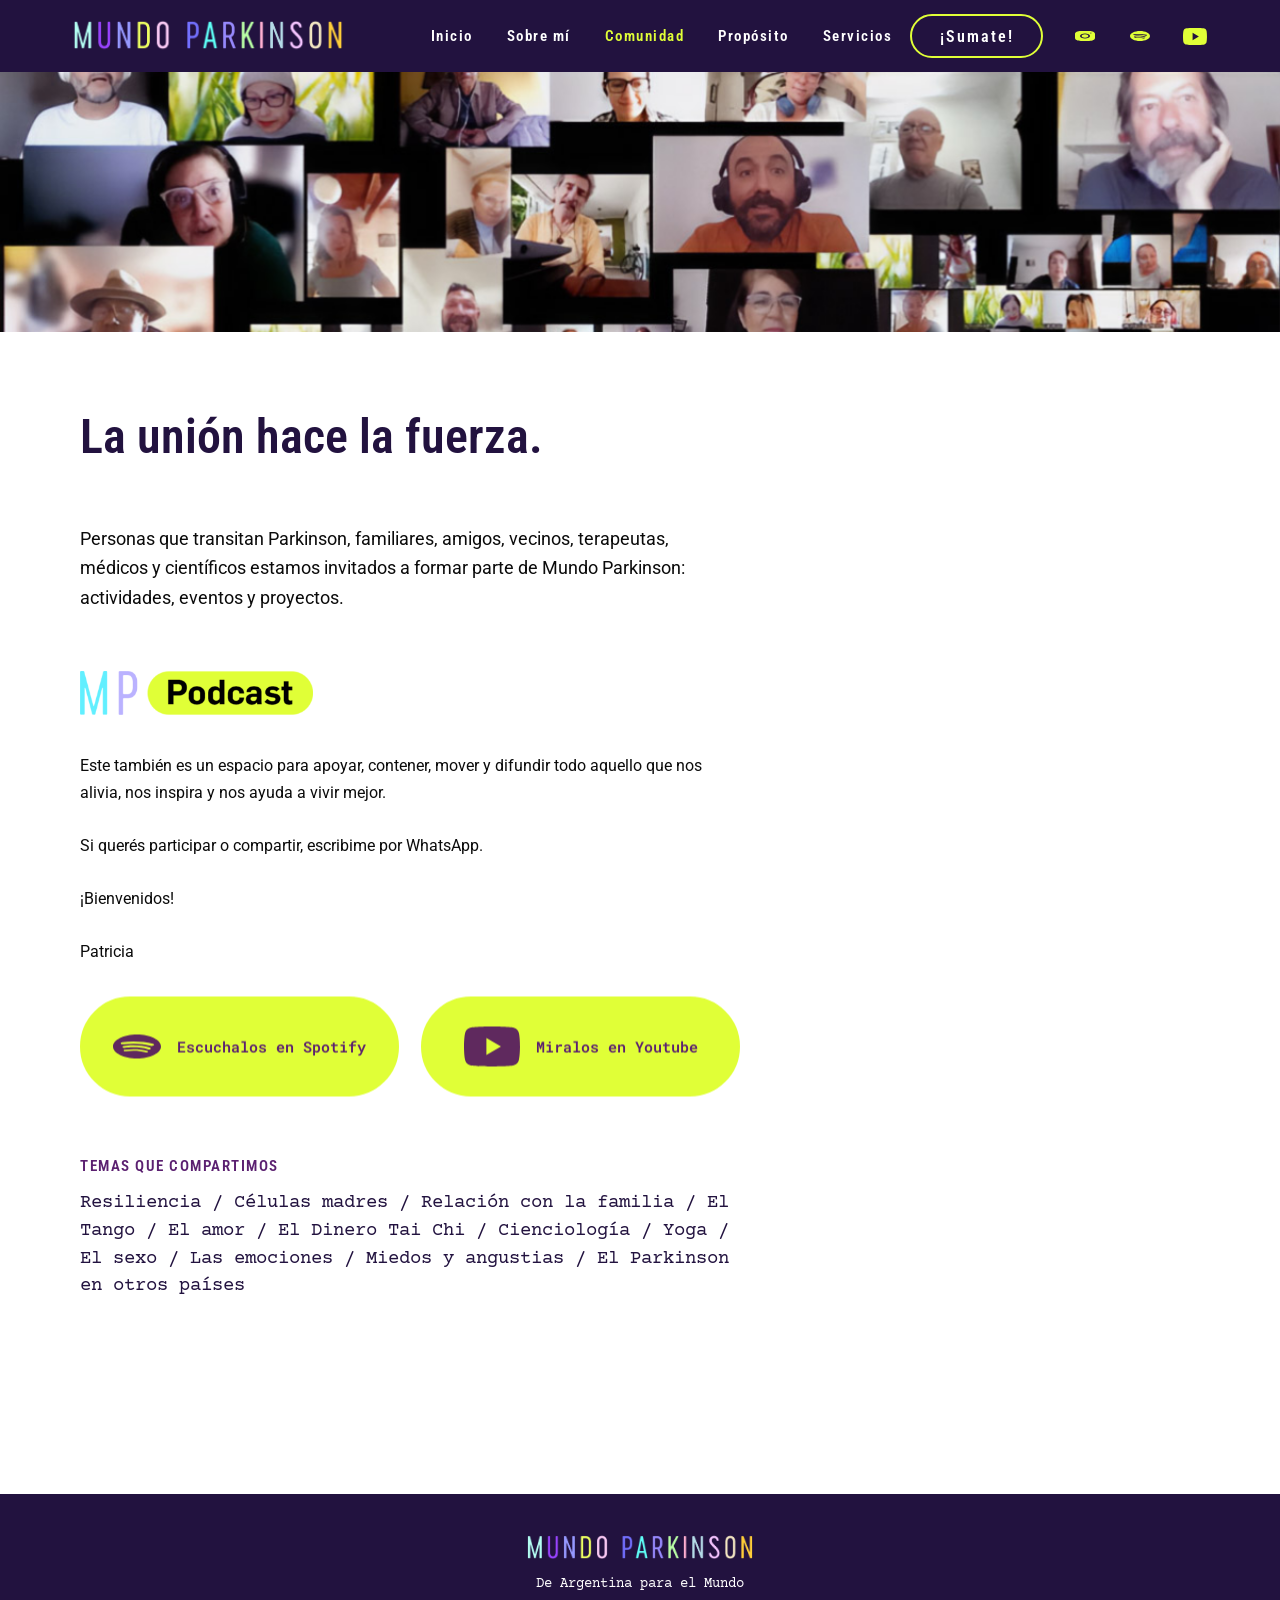
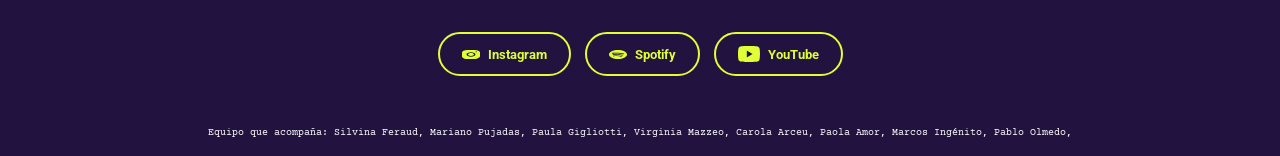
==== commit 562fab88: "nuevos ajustes" ====
--- a/comunidad.html
+++ b/comunidad.html
@@ -17,6 +17,12 @@
     name="description"
     content="Mundo Parkinson es comunidad: encuentros, entrevistas y conversaciones para compartir experiencias en salud, hábitos y vida."
   >
+  <meta property="og:title" content="Mundo Parkinson">
+  <meta property="og:description" content="Transformando el diagnóstico en bienestar compartido.">
+  <meta property="og:image" content="assets/images/OG-Image_1200×630.jpg">
+  <meta property="og:type" content="website">
+  <meta name="twitter:card" content="summary_large_image">
+  <meta name="twitter:image" content="assets/images/OG-Image_1200×630.jpg">
 
   <link rel="preconnect" href="https://fonts.googleapis.com">
   <link rel="preconnect" href="https://fonts.gstatic.com" crossorigin>
@@ -128,16 +134,22 @@
 
   <main>
 
-    <section class="community-hero" aria-hidden="true"></section>
+    <section class="community-hero" aria-hidden="true">
+      <img
+        class="hero-motion"
+        src="assets/images/hero-comunidad-v2.jpg"
+        alt=""
+      >
+    </section>
 
     <section class="community-page" aria-labelledby="community-title">
       <div class="community-page-inner">
 
         <header class="community-intro">
-          <h1 class="content-title" id="community-title">Mundo Parkinson es Comunidad</h1>
+          <h1 class="content-title" id="community-title">La unión hace la fuerza.</h1>
 
           <p class="community-subtitle">
-            Es una red que se expande espacio para texto descripcion de laa comunnidad.
+            Personas que transitan Parkinson, familiares, amigos, vecinos, terapeutas, médicos y científicos estamos invitados a formar parte de Mundo Parkinson: actividades, eventos y proyectos.
           </p>
 
           <img
@@ -151,7 +163,13 @@
 
         <div class="community-body">
           <p>
-            Es un proyecto abierto que llevamos adelante junto a varios compañeros de Argentina y de diferentes países. Con un invitado distinto cada semana, se ha vuelto un espacio sostenido de encuentro y contención que apunta a intercambiar experiencias en materia de salud, buenos hábitos, patologías y demás cuestiones que hacen al experimento que es la vida. Si te resuena sos bienvenido a ser parte.
+            Este también es un espacio para apoyar, contener, mover y difundir todo aquello que nos alivia, nos inspira y nos ayuda a vivir mejor.
+            <br><br>
+            Si querés participar o compartir, escribime por WhatsApp.
+            <br><br>
+            ¡Bienvenidos!
+            <br><br>
+            Patricia
           </p>
 
           <div class="community-actions">
--- a/css/styles.css
+++ b/css/styles.css
@@ -748,10 +748,24 @@
 }
 
 .community-hero {
+  position: relative;
+  overflow: hidden;
   min-height: 180px;
   background:
     linear-gradient(115deg, rgba(212, 231, 208, 0.96) 0%, rgba(244, 231, 194, 0.9) 38%, rgba(255, 171, 182, 0.86) 72%, rgba(91, 32, 112, 0.42) 100%),
     var(--verde-agua);
+}
+
+.community-hero img {
+  position: absolute;
+  top: 50%;
+  left: 0;
+  display: block;
+  width: 100%;
+  height: 110%;
+  min-height: 198px;
+  object-fit: cover;
+  object-position: center;
 }
 
 .community-page {
@@ -2272,6 +2286,10 @@
     min-height: 260px;
   }
 
+  .community-hero img {
+    min-height: 286px;
+  }
+
   .community-page-inner {
     padding: 76px 80px 194px;
   }
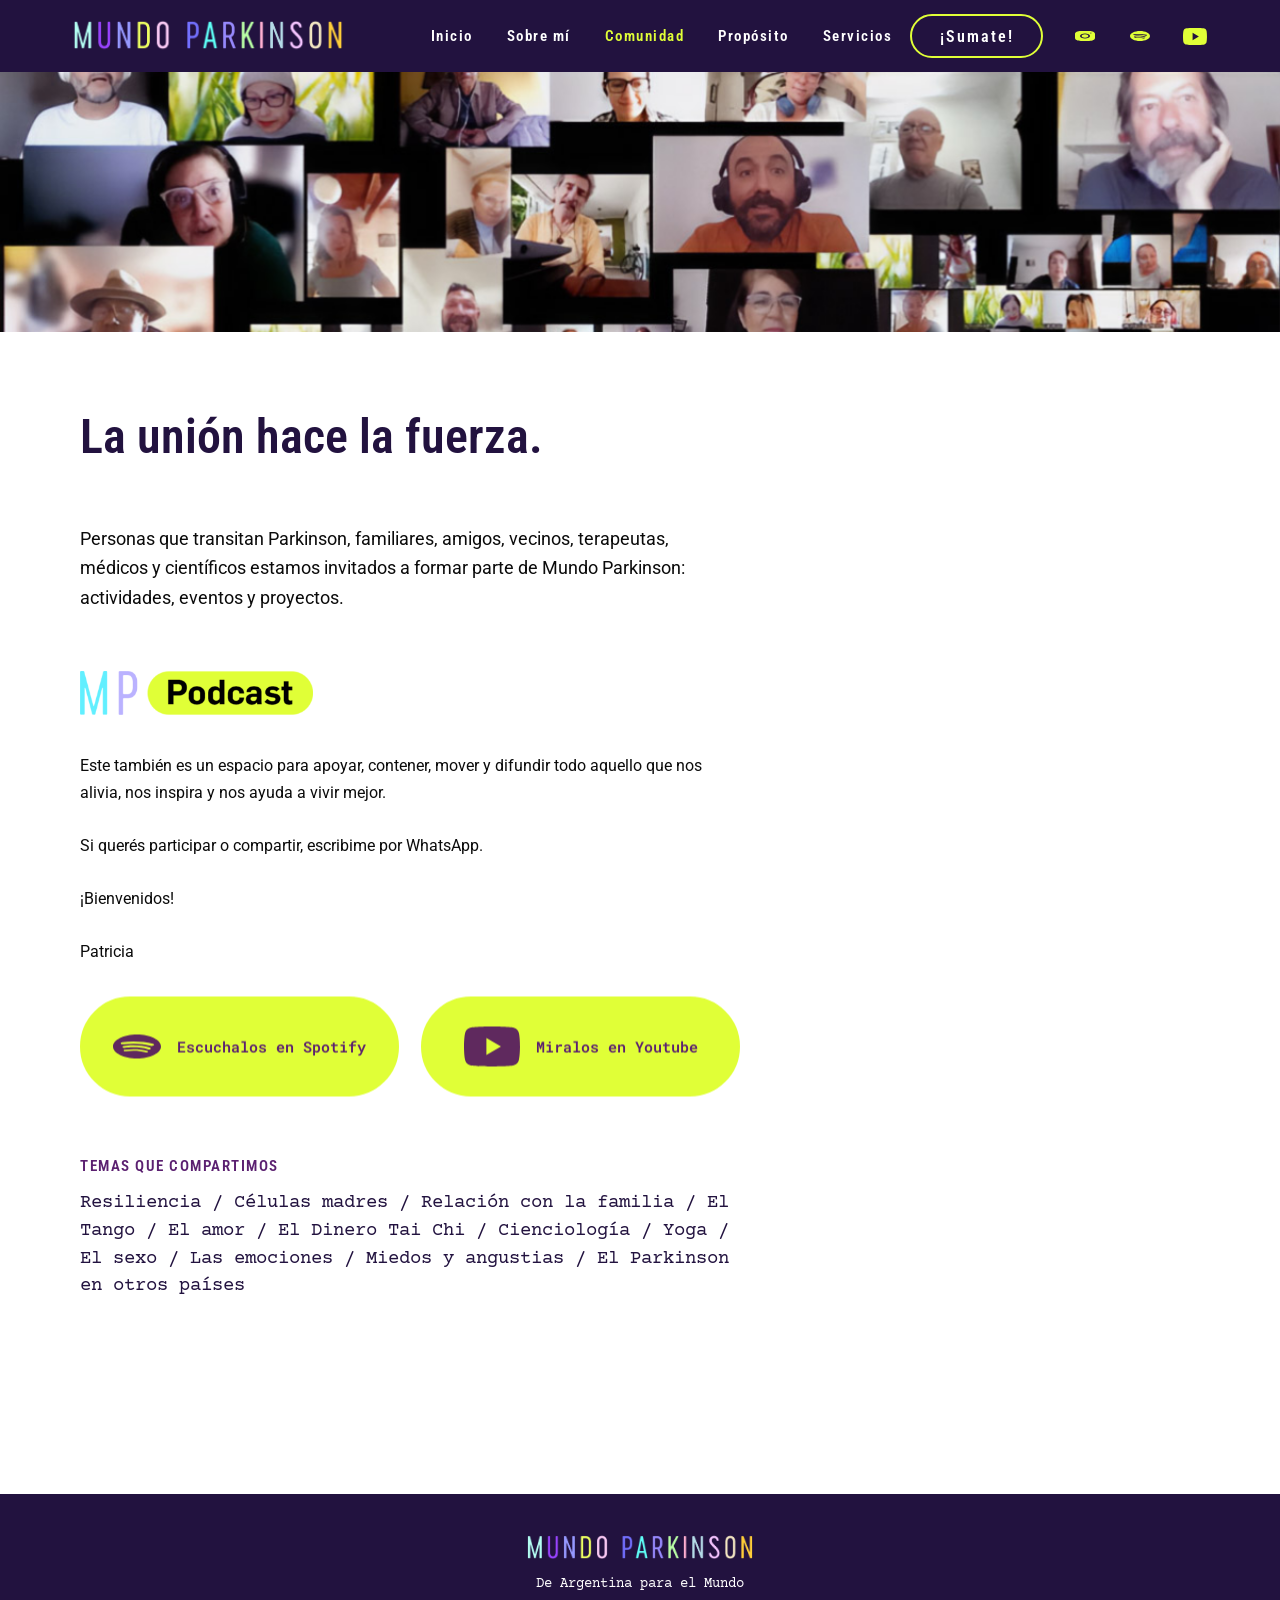
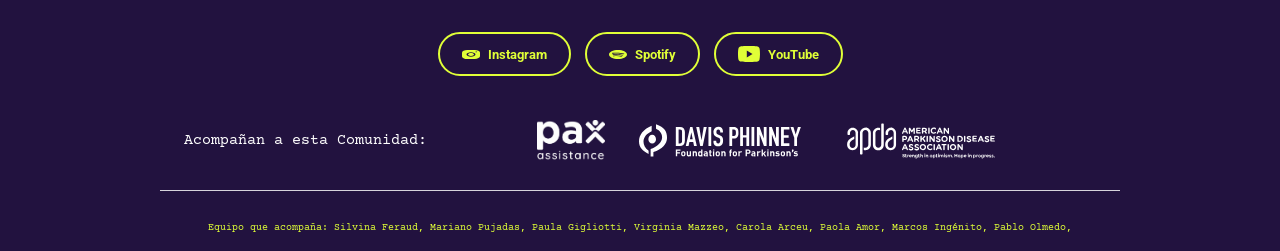
==== commit 4607018c: "actualizar" ====
--- a/comunidad.html
+++ b/comunidad.html
@@ -19,10 +19,15 @@
   >
   <meta property="og:title" content="Mundo Parkinson">
   <meta property="og:description" content="Transformando el diagnóstico en bienestar compartido.">
-  <meta property="og:image" content="assets/images/OG-Image_1200×630.jpg">
+  <meta property="og:url" content="https://virmazzeo11.github.io/mundo-parkinson-web/">
+  <meta property="og:site_name" content="Mundo Parkinson">
+  <meta property="og:image" content="https://virmazzeo11.github.io/mundo-parkinson-web/assets/images/og-image.jpg">
+  <meta property="og:image:width" content="1200">
+  <meta property="og:image:height" content="630">
+  <meta property="og:image:type" content="image/jpeg">
   <meta property="og:type" content="website">
   <meta name="twitter:card" content="summary_large_image">
-  <meta name="twitter:image" content="assets/images/OG-Image_1200×630.jpg">
+  <meta name="twitter:image" content="https://virmazzeo11.github.io/mundo-parkinson-web/assets/images/og-image.jpg">
 
   <link rel="preconnect" href="https://fonts.googleapis.com">
   <link rel="preconnect" href="https://fonts.gstatic.com" crossorigin>
@@ -256,6 +261,16 @@
       </div>
     </div>
 
+    <div class="footer-institutions" aria-label="Instituciones que acompañan">
+      <p class="footer-institutions-title">Acompañan a esta Comunidad:</p>
+
+      <div class="footer-institutions-logos">
+        <img src="assets/logos/pax-logo-bco.png" alt="PAX Assistance">
+        <img src="assets/logos/foundation-logo-bco.svg" alt="Davis Phinney Foundation">
+        <img src="assets/logos/apda-logo-bco.svg" alt="APDA">
+      </div>
+    </div>
+
     <div class="footer-team">
       Equipo que acompaña: Silvina Feraud, Mariano Pujadas, Paula Gigliotti, Virginia Mazzeo, Carola Arceu, Paola Amor, Marcos Ingénito, Pablo Olmedo,
     </div>
--- a/css/styles.css
+++ b/css/styles.css
@@ -1270,6 +1270,27 @@
   font-weight: 700;
 }
 
+.about-page-text a {
+  color: inherit;
+  text-decoration: underline;
+  text-underline-offset: 2px;
+}
+
+.about-foundation-block {
+  margin-top: 28px;
+}
+
+.about-foundation-block p {
+  margin-bottom: 0;
+}
+
+.about-foundation-block img {
+  width: min(100%, 173px);
+  height: auto;
+  margin: 24px 0 0;
+  object-fit: contain;
+}
+
 .about-page-photo {
   width: 284px;
   max-width: 100%;
@@ -1608,6 +1629,41 @@
   line-height: 1.66;
 }
 
+.services-apda-block {
+  display: flex;
+  flex-direction: column;
+  align-items: center;
+  max-width: 650px;
+  margin: 54px auto 0;
+  text-align: center;
+}
+
+.services-apda-block::before {
+  width: 100%;
+  height: 2px;
+  margin-bottom: 32px;
+  background: var(--rosa);
+  content: "";
+}
+
+.services-apda-block p {
+  margin: 0;
+  color: var(--negro);
+  font-size: 15px;
+  line-height: 1.66;
+}
+
+.services-apda-block p + p {
+  margin-top: 18px;
+}
+
+.services-apda-block img {
+  width: min(100%, 220px);
+  height: auto;
+  margin-top: 24px;
+  object-fit: contain;
+}
+
 .services-photo-strip {
   width: 100%;
   max-width: 100vw;
@@ -1738,6 +1794,22 @@
   color: var(--negro);
   font-size: 15px;
   line-height: 1.66;
+}
+
+.services-pax-credit {
+  display: flex;
+  align-items: center;
+  gap: 10px;
+  margin-top: 44px;
+  color: var(--negro);
+  font-size: 13px;
+  line-height: 1.4;
+}
+
+.services-pax-credit img {
+  width: auto;
+  height: 29px;
+  object-fit: contain;
 }
 
 .services-final-cta {
@@ -1797,6 +1869,51 @@
   line-height: 1.15;
 }
 
+.footer-institutions {
+  display: grid;
+  grid-template-columns: 1fr;
+  align-items: center;
+  justify-items: center;
+  gap: 20px;
+  width: 100%;
+  max-width: 960px;
+  margin: 0 auto 18px;
+  padding: 4px 24px 26px;
+  border-bottom: 1px solid rgba(255, 255, 255, 0.82);
+  text-align: center;
+}
+
+.footer-institutions-title {
+  margin: 0;
+  color: var(--blanco);
+  font-family: "Courier Prime", "Courier New", monospace;
+  font-size: 15px;
+  line-height: 1.25;
+}
+
+.footer-institutions-logos {
+  display: flex;
+  flex-wrap: wrap;
+  align-items: center;
+  justify-content: center;
+  gap: 34px;
+}
+
+.footer-institutions-logos img {
+  width: auto;
+  max-width: 170px;
+  height: 34px;
+  object-fit: contain;
+}
+
+.footer-institutions-logos img[src$="pax-logo-bco.png"] {
+  height: 42px;
+}
+
+.footer-institutions-logos img[src$="apda-logo-bco.svg"] {
+  height: 46px;
+}
+
 .footer-team {
   display: flex;
   align-items: center;
@@ -1804,7 +1921,7 @@
   width: 100%;
   min-height: 27px;
   padding: 10px 24px 13px;
-  color: #FFFFFF;
+  color: var(--amarillo-fluo);
   background: var(--violeta-header);
   font-family: "Courier Prime", "Courier New", monospace;
   font-size: 10px;
@@ -1915,6 +2032,18 @@
   .services-final-inner {
     padding-right: 40px;
     padding-left: 40px;
+  }
+}
+
+@media (min-width: 700px) {
+  .footer-institutions {
+    grid-template-columns: auto minmax(0, 1fr);
+    justify-items: start;
+    text-align: left;
+  }
+
+  .footer-institutions-logos {
+    justify-self: center;
   }
 }
 
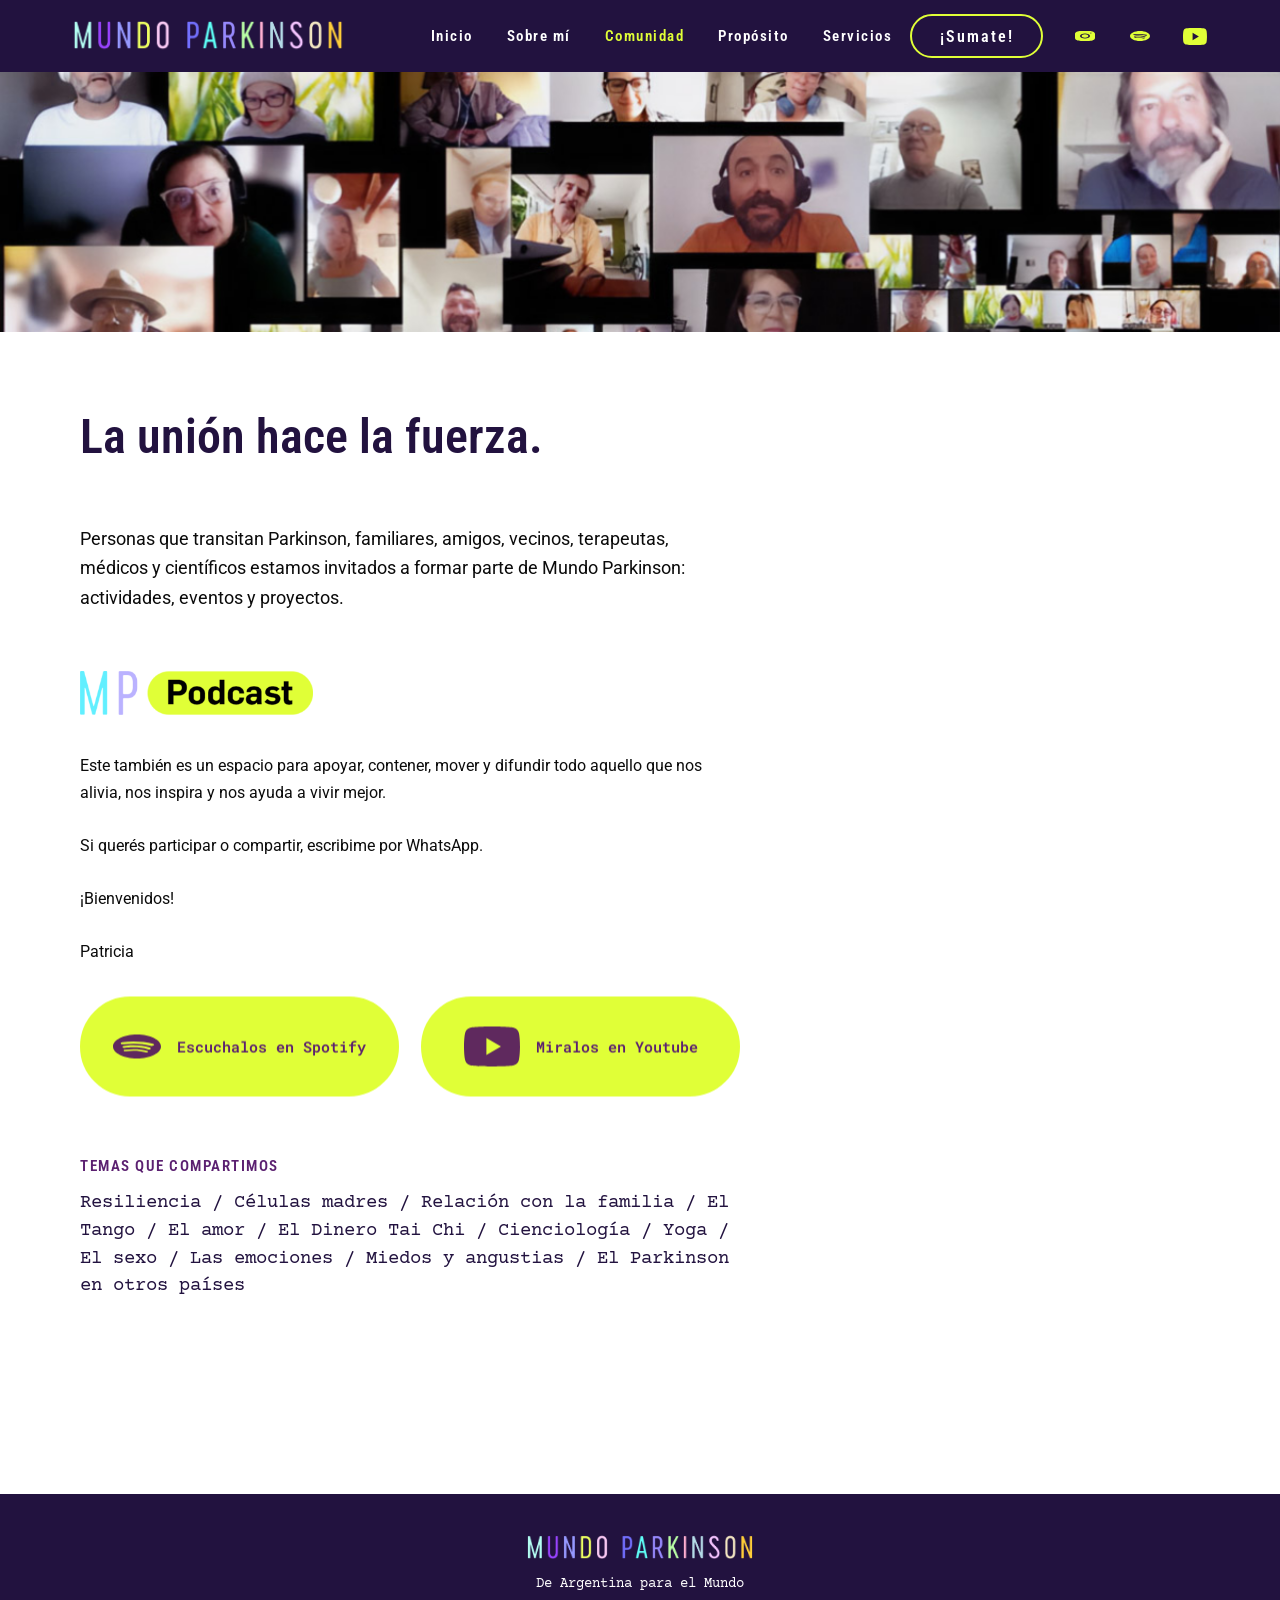
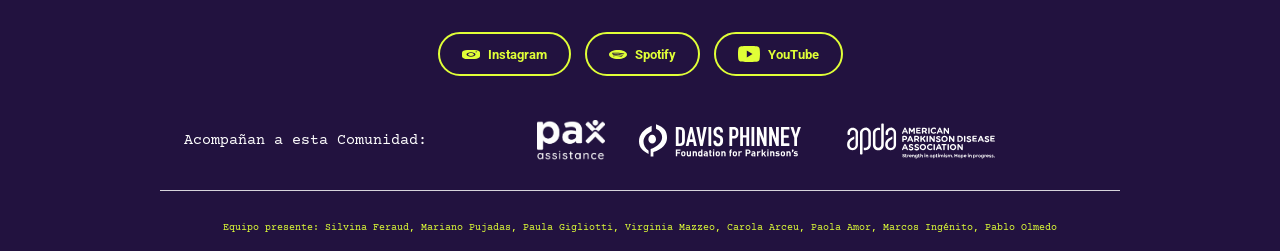
==== commit 6f33d622: "cambio" ====
--- a/comunidad.html
+++ b/comunidad.html
@@ -272,7 +272,7 @@
     </div>
 
     <div class="footer-team">
-      Equipo que acompaña: Silvina Feraud, Mariano Pujadas, Paula Gigliotti, Virginia Mazzeo, Carola Arceu, Paola Amor, Marcos Ingénito, Pablo Olmedo,
+      Equipo presente: Silvina Feraud, Mariano Pujadas, Paula Gigliotti, Virginia Mazzeo, Carola Arceu, Paola Amor, Marcos Ingénito, Pablo Olmedo
     </div>
   </footer>
 
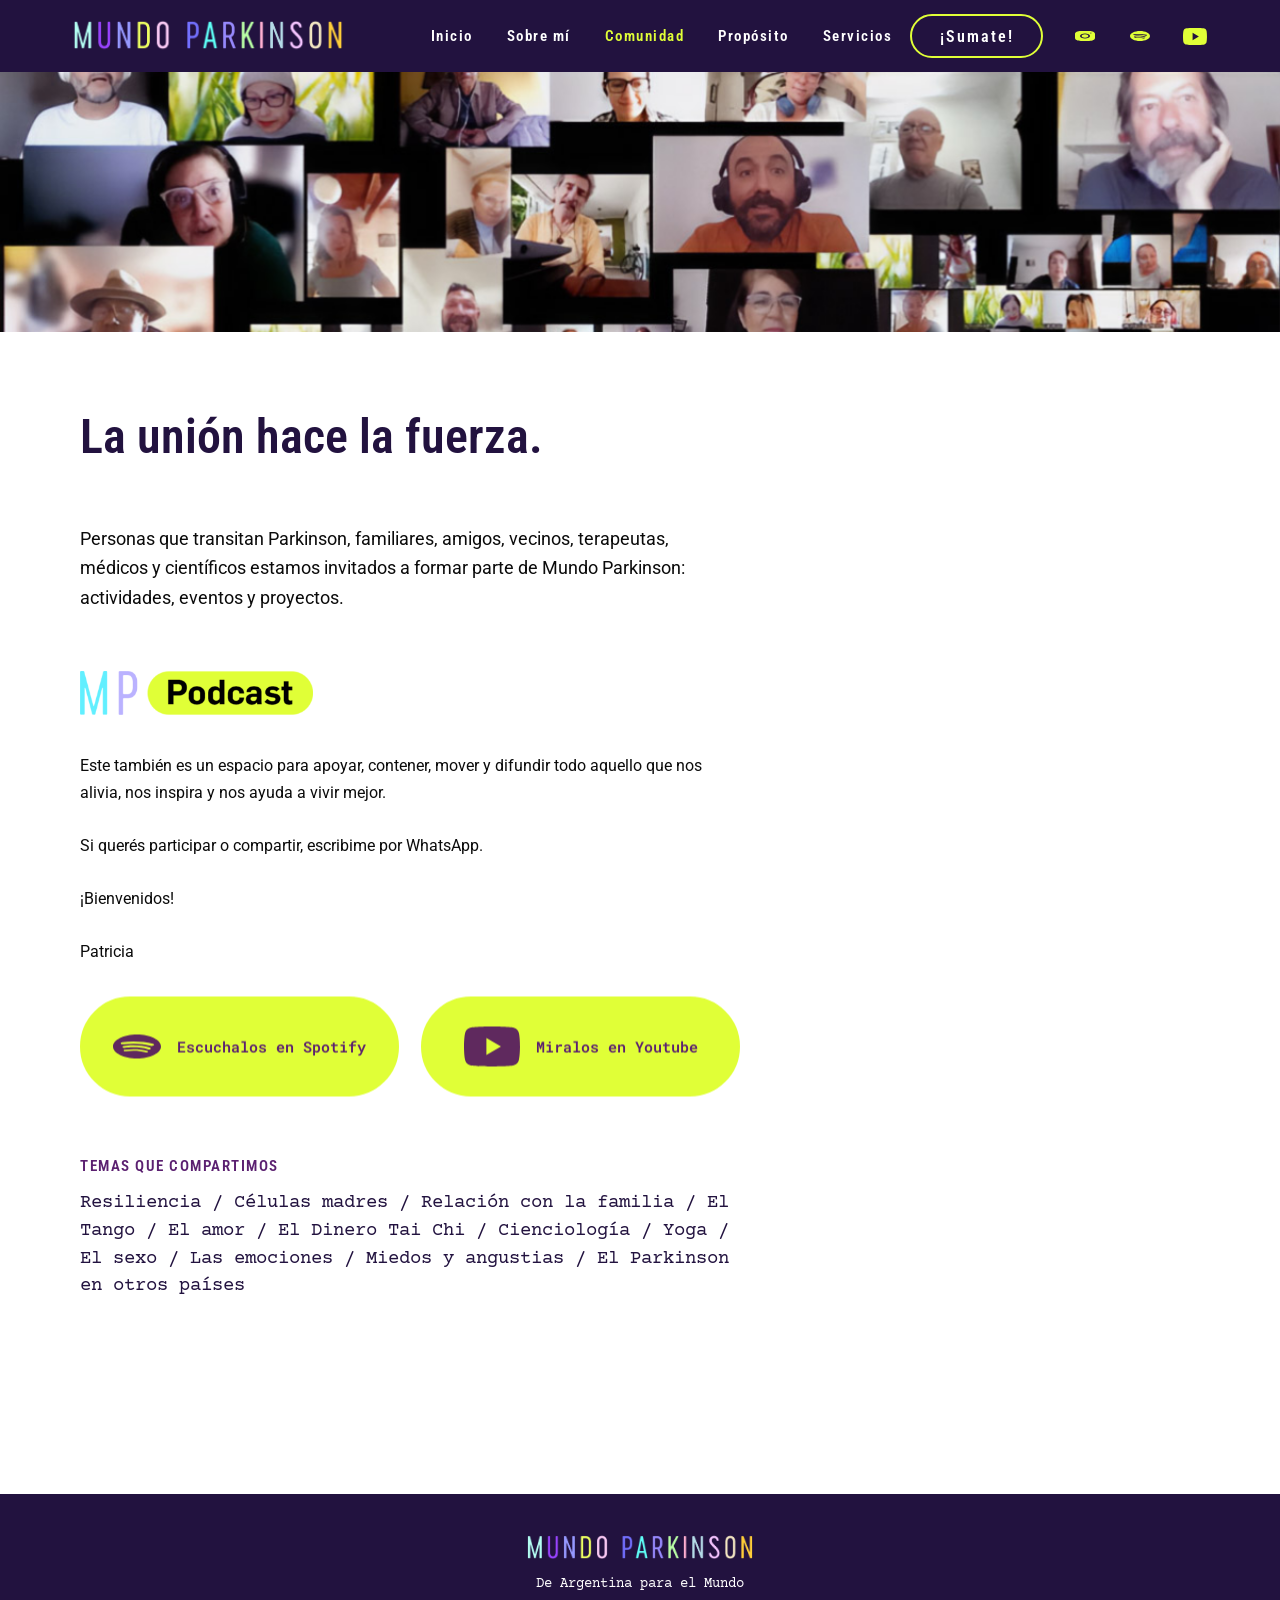
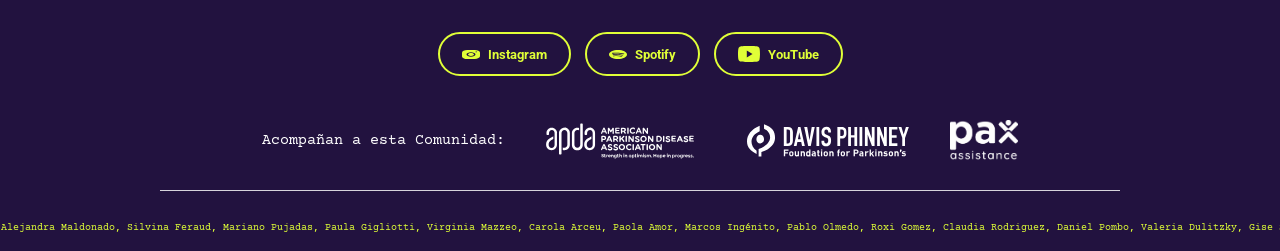
==== commit 41a22dcf: "actualizar" ====
--- a/comunidad.html
+++ b/comunidad.html
@@ -265,14 +265,14 @@
       <p class="footer-institutions-title">Acompañan a esta Comunidad:</p>
 
       <div class="footer-institutions-logos">
+        <img src="assets/logos/apda-logo-bco.svg" alt="APDA">
+        <img src="assets/logos/foundation-logo-bco.svg" alt="Davis Phinney Foundation">
         <img src="assets/logos/pax-logo-bco.png" alt="PAX Assistance">
-        <img src="assets/logos/foundation-logo-bco.svg" alt="Davis Phinney Foundation">
-        <img src="assets/logos/apda-logo-bco.svg" alt="APDA">
       </div>
     </div>
 
     <div class="footer-team">
-      Equipo presente: Silvina Feraud, Mariano Pujadas, Paula Gigliotti, Virginia Mazzeo, Carola Arceu, Paola Amor, Marcos Ingénito, Pablo Olmedo
+      Equipo presente: Matías y Francesco, Maria Alejandra Maldonado, Silvina Feraud, Mariano Pujadas, Paula Gigliotti, Virginia Mazzeo, Carola Arceu, Paola Amor, Marcos Ingénito, Pablo Olmedo, Roxi Gomez, Claudia Rodriguez, Daniel Pombo, Valeria Dulitzky, Gise Salinas, Gerardo Brandy, Fernanda Iglesias.
     </div>
   </footer>
 
--- a/css/styles.css
+++ b/css/styles.css
@@ -1629,6 +1629,85 @@
   line-height: 1.66;
 }
 
+.services-duo-block {
+  margin-top: 58px;
+  padding: 36px 24px;
+  border-radius: 16px;
+  background: rgba(255, 171, 182, 0.15);
+}
+
+.services-duo-header {
+  max-width: 650px;
+  margin: 0 auto;
+  text-align: center;
+}
+
+.services-duo-header h2 {
+  margin: 0;
+  color: var(--violeta-header);
+  font-family: "Roboto Condensed", Arial, sans-serif;
+  font-size: clamp(28px, 4vw, 36px);
+  font-weight: 600;
+  line-height: 1.18;
+}
+
+.services-duo-header p {
+  margin: 18px 0 0;
+  color: var(--negro);
+  font-size: 15px;
+  line-height: 1.66;
+}
+
+.services-duo-content {
+  display: grid;
+  gap: 32px;
+  margin-top: 34px;
+}
+
+.services-duo-copy {
+  display: grid;
+  gap: 32px;
+}
+
+.services-duo-copy ul {
+  display: grid;
+  gap: 16px;
+  margin: 0;
+  padding: 0;
+  list-style: none;
+}
+
+.services-duo-copy li {
+  position: relative;
+  padding-left: 20px;
+  color: var(--negro);
+  font-size: 15px;
+  line-height: 1.66;
+}
+
+.services-duo-copy li::before {
+  position: absolute;
+  left: 0;
+  content: "•";
+}
+
+.services-duo-copy strong,
+.services-duo-copy span {
+  display: block;
+}
+
+.services-duo-image {
+  min-height: 320px;
+}
+
+.services-duo-image img {
+  width: 100%;
+  height: 100%;
+  border-radius: 16px;
+  object-fit: cover;
+  object-position: center;
+}
+
 .services-apda-block {
   display: flex;
   flex-direction: column;
@@ -1636,14 +1715,6 @@
   max-width: 650px;
   margin: 54px auto 0;
   text-align: center;
-}
-
-.services-apda-block::before {
-  width: 100%;
-  height: 2px;
-  margin-bottom: 32px;
-  background: var(--rosa);
-  content: "";
 }
 
 .services-apda-block p {
@@ -2037,13 +2108,16 @@
 
 @media (min-width: 700px) {
   .footer-institutions {
-    grid-template-columns: auto minmax(0, 1fr);
+    grid-template-columns: auto auto;
+    gap: 30px;
+    justify-content: center;
     justify-items: start;
     text-align: left;
   }
 
   .footer-institutions-logos {
-    justify-self: center;
+    gap: 41px;
+    justify-self: start;
   }
 }
 
@@ -2209,6 +2283,16 @@
   .services-info-grid {
     grid-template-columns: repeat(2, minmax(0, 1fr));
     gap: 80px;
+  }
+
+  .services-duo-block {
+    padding: 44px;
+  }
+
+  .services-duo-content {
+    grid-template-columns: minmax(0, 1fr) minmax(280px, 0.9fr);
+    align-items: stretch;
+    gap: 48px;
   }
 
   .services-photo-grid {
